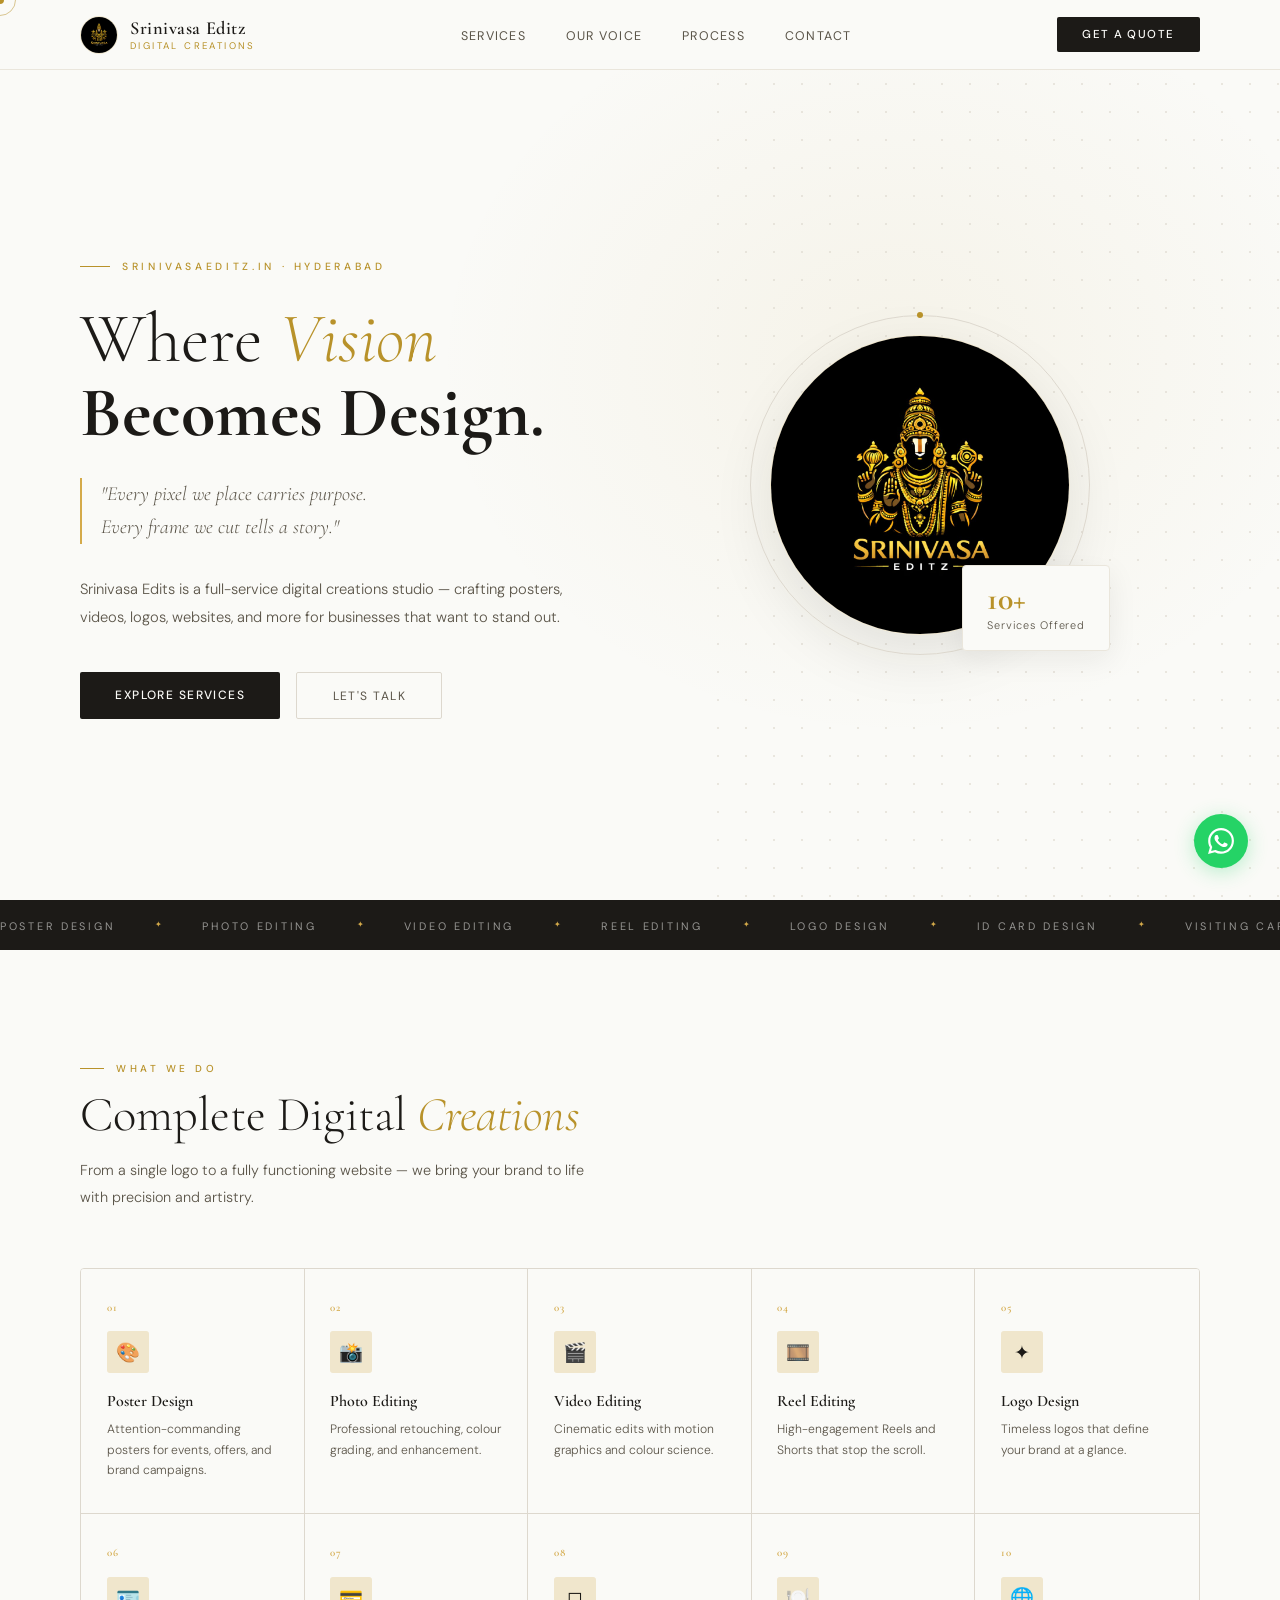
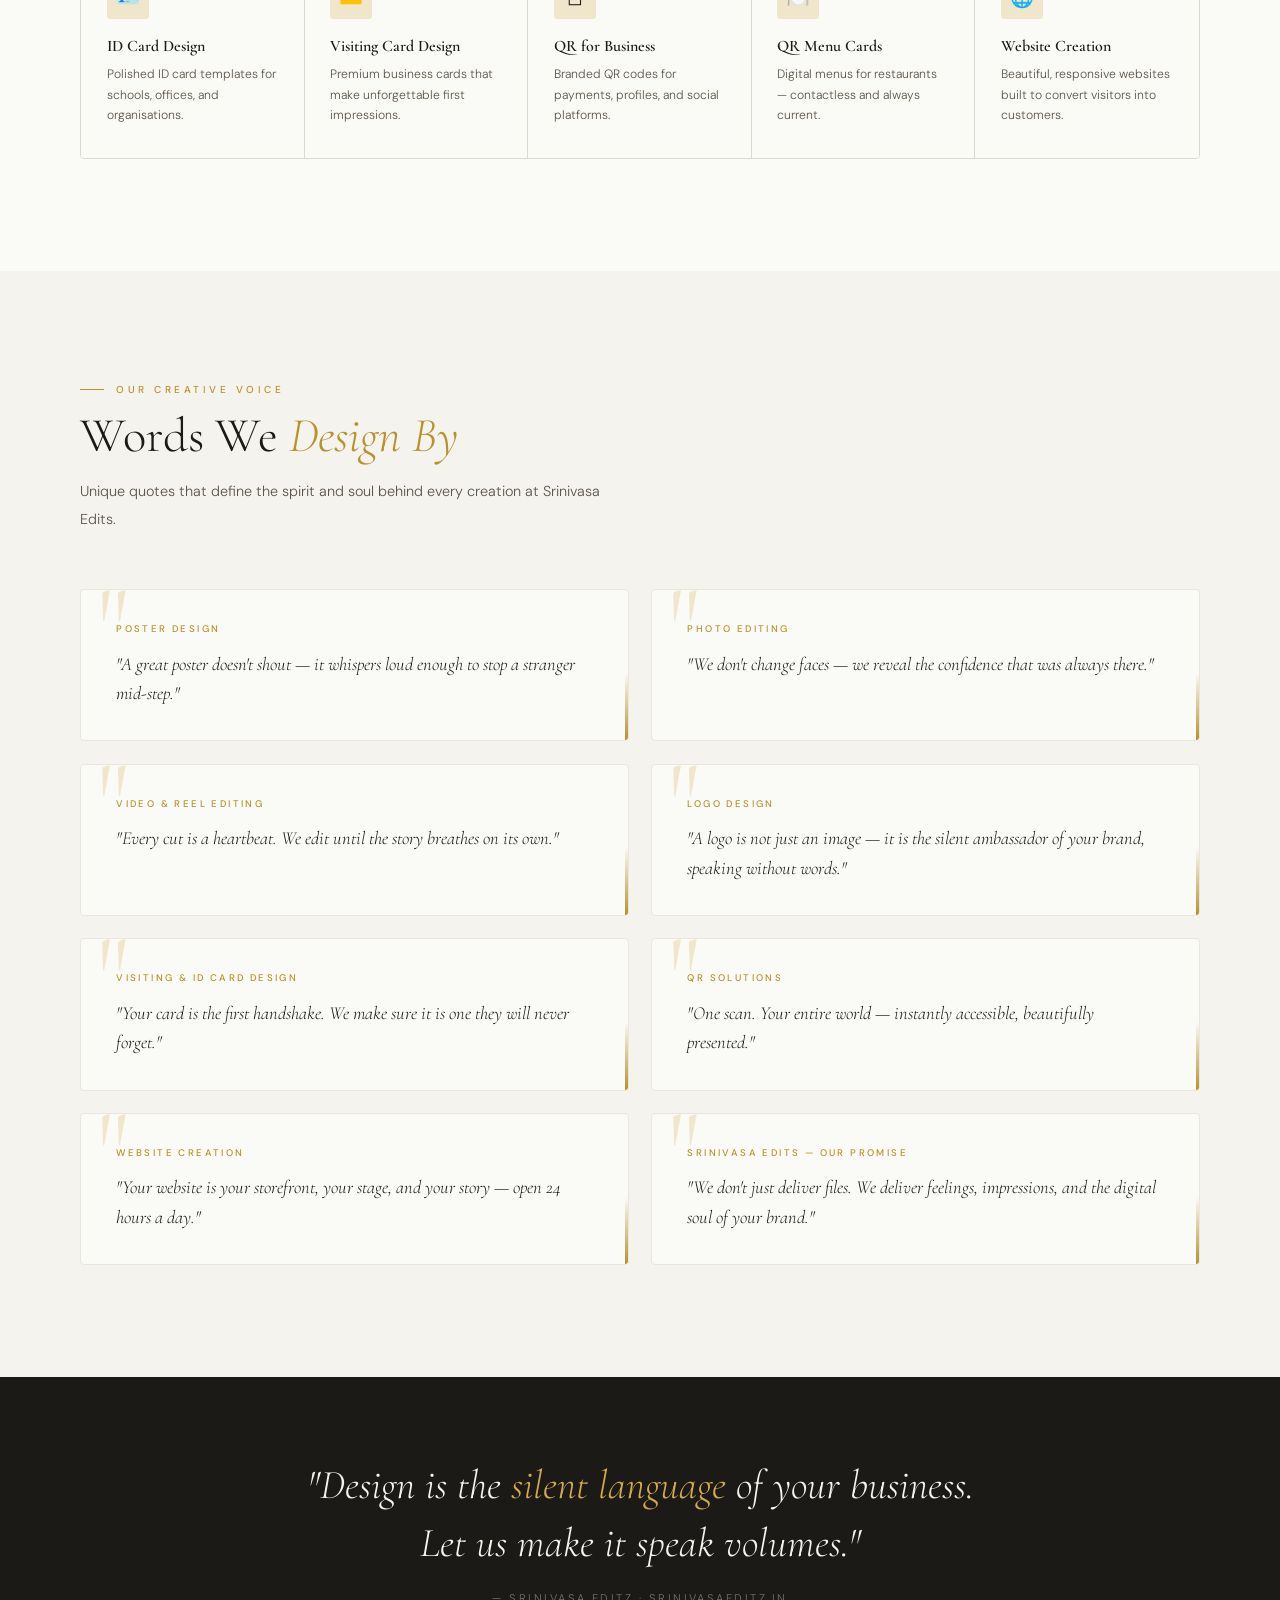
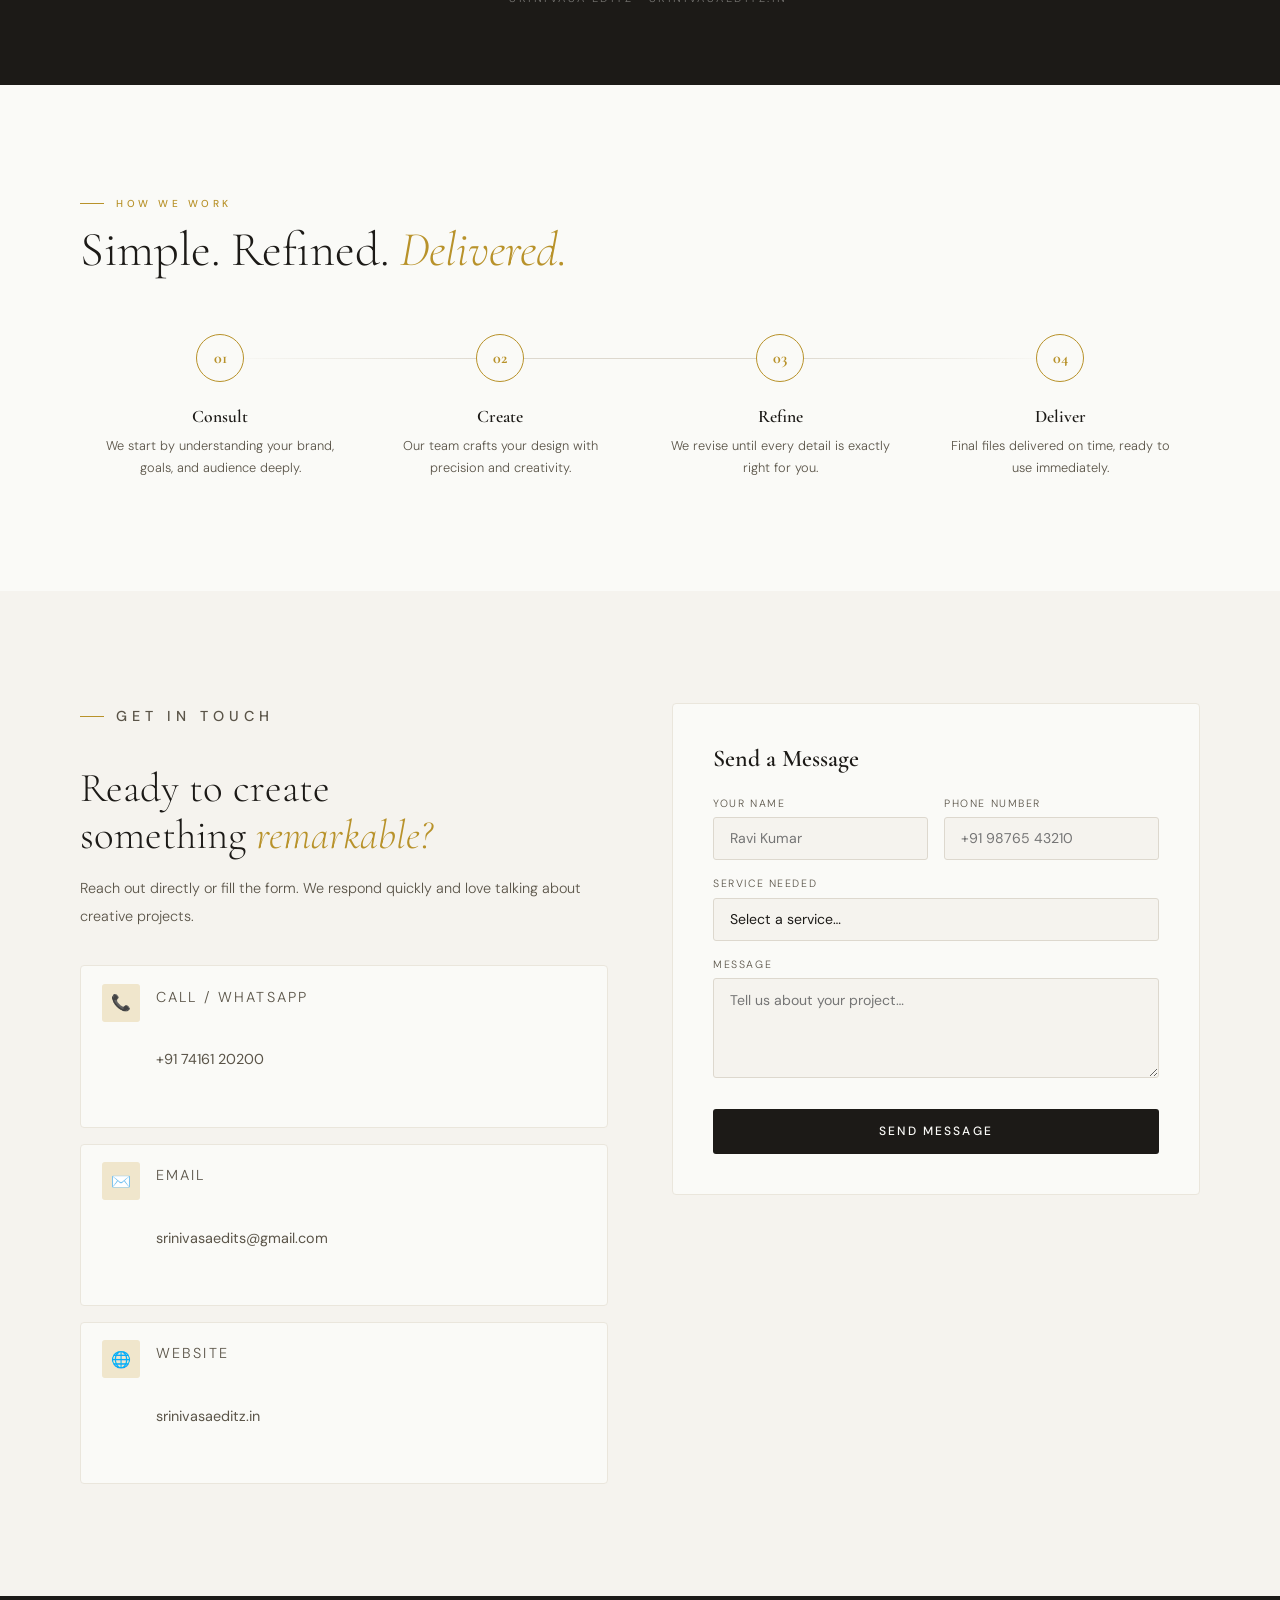
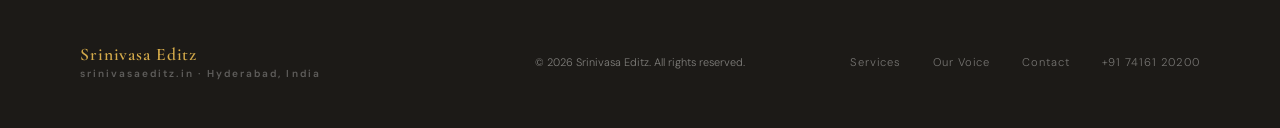
==== index.html @ 34894e9f "Add files via upload" ====
<!DOCTYPE html>
<html lang="en">
<head>
<meta charset="UTF-8">
<meta name="viewport" content="width=device-width, initial-scale=1.0">
<title>Srinivasa Editz | Digital Creations Studio</title>
<link href="https://fonts.googleapis.com/css2?family=Cormorant+Garamond:ital,wght@0,300;0,400;0,600;0,700;1,300;1,400&family=DM+Sans:wght@300;400;500&display=swap" rel="stylesheet">
<link rel="stylesheet" href="style.css">
</head>
<body>

<div class="cursor" id="cursor"></div>
<div class="cursor-ring" id="cursor-ring"></div>

<nav>
  <a class="nav-brand" href="#">
    <img class="nav-brand-logo" src="logo.jpeg" alt="Srinivasa Editz Logo" onerror="this.style.display='none'">
    <div>
      <span class="nav-brand-name">Srinivasa Editz</span>
      <span class="nav-brand-sub">Digital Creations</span>
    </div>
  </a>
  <ul class="nav-links">
    <li><a href="#services">Services</a></li>
    <li><a href="#creations">Our Voice</a></li>
    <li><a href="#process">Process</a></li>
    <li><a href="#contact">Contact</a></li>
  </ul>
  <a class="nav-cta" href="#contact">Get a Quote</a>
</nav>

<section class="hero">
  <div class="hero-bg"></div>
  <div class="hero-dots"></div>
  <div class="hero-left">
    <span class="hero-eyebrow">srinivasaeditz.in · Hyderabad</span>
    <h1 class="hero-h1">
      Where <em>Vision</em><br>
      <strong>Becomes Design.</strong>
    </h1>
    <p class="hero-quote">"Every pixel we place carries purpose.<br>Every frame we cut tells a story."</p>
    <p class="hero-desc">Srinivasa Edits is a full-service digital creations studio — crafting posters, videos, logos, websites, and more for businesses that want to stand out.</p>
    <div class="hero-btns">
      <a class="btn-primary" href="#services">Explore Services</a>
      <a class="btn-outline" href="#contact">Let's Talk</a>
    </div>
  </div>
  <div class="hero-right">
    <div class="hero-logo-wrap">
      <div class="hero-logo-ring"></div>
      <img class="hero-logo-img" src="logo.jpeg" alt="Srinivasa Edits" onerror="this.style.background='#EDE9E0'">
      <div class="hero-badge">
        <div class="hero-badge-num">10+</div>
        <div class="hero-badge-label">Services Offered</div>
      </div>
    </div>
  </div>
</section>

<div class="marquee-wrap">
  <div class="marquee-track">
    <span class="marquee-item">Poster Design</span><span class="marquee-dot">✦</span>
    <span class="marquee-item">Photo Editing</span><span class="marquee-dot">✦</span>
    <span class="marquee-item">Video Editing</span><span class="marquee-dot">✦</span>
    <span class="marquee-item">Reel Editing</span><span class="marquee-dot">✦</span>
    <span class="marquee-item">Logo Design</span><span class="marquee-dot">✦</span>
    <span class="marquee-item">ID Card Design</span><span class="marquee-dot">✦</span>
    <span class="marquee-item">Visiting Card</span><span class="marquee-dot">✦</span>
    <span class="marquee-item">QR Generation</span><span class="marquee-dot">✦</span>
    <span class="marquee-item">QR Menu Cards</span><span class="marquee-dot">✦</span>
    <span class="marquee-item">Website Creation</span><span class="marquee-dot">✦</span>
    <span class="marquee-item">Poster Design</span><span class="marquee-dot">✦</span>
    <span class="marquee-item">Photo Editing</span><span class="marquee-dot">✦</span>
    <span class="marquee-item">Video Editing</span><span class="marquee-dot">✦</span>
    <span class="marquee-item">Reel Editing</span><span class="marquee-dot">✦</span>
    <span class="marquee-item">Logo Design</span><span class="marquee-dot">✦</span>
    <span class="marquee-item">ID Card Design</span><span class="marquee-dot">✦</span>
    <span class="marquee-item">Visiting Card</span><span class="marquee-dot">✦</span>
    <span class="marquee-item">QR Generation</span><span class="marquee-dot">✦</span>
    <span class="marquee-item">QR Menu Cards</span><span class="marquee-dot">✦</span>
    <span class="marquee-item">Website Creation</span><span class="marquee-dot">✦</span>
  </div>
</div>

<section id="services">
  <div class="section-header reveal">
    <p class="section-label">What We Do</p>
    <h2 class="section-title">Complete Digital <em>Creations</em></h2>
    <p class="section-desc">From a single logo to a fully functioning website — we bring your brand to life with precision and artistry.</p>
  </div>
  <div class="services-grid reveal">
    <div class="service-card">
      <p class="service-num">01</p>
      <div class="service-icon-box">🎨</div>
      <p class="service-name">Poster Design</p>
      <p class="service-desc">Attention-commanding posters for events, offers, and brand campaigns.</p>
    </div>
    <div class="service-card">
      <p class="service-num">02</p>
      <div class="service-icon-box">📸</div>
      <p class="service-name">Photo Editing</p>
      <p class="service-desc">Professional retouching, colour grading, and enhancement.</p>
    </div>
    <div class="service-card">
      <p class="service-num">03</p>
      <div class="service-icon-box">🎬</div>
      <p class="service-name">Video Editing</p>
      <p class="service-desc">Cinematic edits with motion graphics and colour science.</p>
    </div>
    <div class="service-card">
      <p class="service-num">04</p>
      <div class="service-icon-box">🎞️</div>
      <p class="service-name">Reel Editing</p>
      <p class="service-desc">High-engagement Reels and Shorts that stop the scroll.</p>
    </div>
    <div class="service-card">
      <p class="service-num">05</p>
      <div class="service-icon-box">✦</div>
      <p class="service-name">Logo Design</p>
      <p class="service-desc">Timeless logos that define your brand at a glance.</p>
    </div>
    <div class="service-card">
      <p class="service-num">06</p>
      <div class="service-icon-box">🪪</div>
      <p class="service-name">ID Card Design</p>
      <p class="service-desc">Polished ID card templates for schools, offices, and organisations.</p>
    </div>
    <div class="service-card">
      <p class="service-num">07</p>
      <div class="service-icon-box">💳</div>
      <p class="service-name">Visiting Card Design</p>
      <p class="service-desc">Premium business cards that make unforgettable first impressions.</p>
    </div>
    <div class="service-card">
      <p class="service-num">08</p>
      <div class="service-icon-box">◻</div>
      <p class="service-name">QR for Business</p>
      <p class="service-desc">Branded QR codes for payments, profiles, and social platforms.</p>
    </div>
    <div class="service-card">
      <p class="service-num">09</p>
      <div class="service-icon-box">🍽️</div>
      <p class="service-name">QR Menu Cards</p>
      <p class="service-desc">Digital menus for restaurants — contactless and always current.</p>
    </div>
    <div class="service-card">
      <p class="service-num">10</p>
      <div class="service-icon-box">🌐</div>
      <p class="service-name">Website Creation</p>
      <p class="service-desc">Beautiful, responsive websites built to convert visitors into customers.</p>
    </div>
  </div>
</section>

<section id="creations" style="background: var(--warm-white);">
  <div class="section-header reveal">
    <p class="section-label">Our Creative Voice</p>
    <h2 class="section-title">Words We <em>Design By</em></h2>
    <p class="section-desc">Unique quotes that define the spirit and soul behind every creation at Srinivasa Edits.</p>
  </div>
  <div class="quotes-grid">
    <div class="quote-card reveal">
      <p class="quote-card-service">Poster Design</p>
      <p class="quote-card-text">"A great poster doesn't shout — it whispers loud enough to stop a stranger mid-step."</p>
      <div class="quote-card-accent"></div>
    </div>
    <div class="quote-card reveal reveal-delay-1">
      <p class="quote-card-service">Photo Editing</p>
      <p class="quote-card-text">"We don't change faces — we reveal the confidence that was always there."</p>
      <div class="quote-card-accent"></div>
    </div>
    <div class="quote-card reveal reveal-delay-2">
      <p class="quote-card-service">Video & Reel Editing</p>
      <p class="quote-card-text">"Every cut is a heartbeat. We edit until the story breathes on its own."</p>
      <div class="quote-card-accent"></div>
    </div>
    <div class="quote-card reveal reveal-delay-3">
      <p class="quote-card-service">Logo Design</p>
      <p class="quote-card-text">"A logo is not just an image — it is the silent ambassador of your brand, speaking without words."</p>
      <div class="quote-card-accent"></div>
    </div>
    <div class="quote-card reveal">
      <p class="quote-card-service">Visiting & ID Card Design</p>
      <p class="quote-card-text">"Your card is the first handshake. We make sure it is one they will never forget."</p>
      <div class="quote-card-accent"></div>
    </div>
    <div class="quote-card reveal reveal-delay-1">
      <p class="quote-card-service">QR Solutions</p>
      <p class="quote-card-text">"One scan. Your entire world — instantly accessible, beautifully presented."</p>
      <div class="quote-card-accent"></div>
    </div>
    <div class="quote-card reveal reveal-delay-2">
      <p class="quote-card-service">Website Creation</p>
      <p class="quote-card-text">"Your website is your storefront, your stage, and your story — open 24 hours a day."</p>
      <div class="quote-card-accent"></div>
    </div>
    <div class="quote-card reveal reveal-delay-3">
      <p class="quote-card-service">Srinivasa Edits — Our Promise</p>
      <p class="quote-card-text">"We don't just deliver files. We deliver feelings, impressions, and the digital soul of your brand."</p>
      <div class="quote-card-accent"></div>
    </div>
  </div>
</section>

<div class="quote-banner reveal">
  <p class="quote-banner-text">"Design is the <span>silent language</span> of your business.<br>Let us make it speak volumes."</p>
  <p class="quote-banner-attr">— Srinivasa Editz · srinivasaeditz.in</p>
</div>

<section id="process">
  <div class="section-header reveal">
    <p class="section-label">How We Work</p>
    <h2 class="section-title">Simple. Refined. <em>Delivered.</em></h2>
  </div>
  <div class="process-steps reveal">
    <div class="process-step">
      <div class="step-dot">01</div>
      <p class="step-title">Consult</p>
      <p class="step-desc">We start by understanding your brand, goals, and audience deeply.</p>
    </div>
    <div class="process-step">
      <div class="step-dot">02</div>
      <p class="step-title">Create</p>
      <p class="step-desc">Our team crafts your design with precision and creativity.</p>
    </div>
    <div class="process-step">
      <div class="step-dot">03</div>
      <p class="step-title">Refine</p>
      <p class="step-desc">We revise until every detail is exactly right for you.</p>
    </div>
    <div class="process-step">
      <div class="step-dot">04</div>
      <p class="step-title">Deliver</p>
      <p class="step-desc">Final files delivered on time, ready to use immediately.</p>
    </div>
  </div>
</section>

<section id="contact">
  <div class="contact-grid">
    <div class="contact-left reveal">
      <p class="section-label">Get In Touch</p>
      <h2>Ready to create<br>something <em>remarkable?</em></h2>
      <p>Reach out directly or fill the form. We respond quickly and love talking about creative projects.</p>
      <div class="contact-items">
        <a class="contact-item" href="tel:+917416120200">
          <div class="contact-item-icon">📞</div>
          <div>
            <p class="contact-item-label">Call / WhatsApp</p>
            <p class="contact-item-val">+91 74161 20200</p>
          </div>
        </a>
        <a class="contact-item" href="mailto:srinivasaedits@gmail.com">
          <div class="contact-item-icon">✉️</div>
          <div>
            <p class="contact-item-label">Email</p>
            <p class="contact-item-val">srinivasaedits@gmail.com</p>
          </div>
        </a>
        <a class="contact-item" href="#">
          <div class="contact-item-icon">🌐</div>
          <div>
            <p class="contact-item-label">Website</p>
            <p class="contact-item-val">srinivasaeditz.in</p>
          </div>
        </a>
      </div>
    </div>
    <div class="contact-right reveal reveal-delay-1">
      <h3>Send a Message</h3>
      <form id="form">
        <!-- Hidden fields for Web3Forms -->
        <input type="hidden" name="access_key" value="932d1c37-3242-4218-8964-0911e342487c">
        <input type="hidden" name="subject" value="New Message from Srinivasa Editz">
        <input type="hidden" name="from_name" value="Srinivasa Editz Website">

        <div class="form-row">
          <div class="form-group">
            <label>Your Name</label>
            <input type="text" name="name" required placeholder="Ravi Kumar">
          </div>

          <div class="form-group">
            <label>Phone Number</label>
            <input type="tel" name="phone" required placeholder="+91 98765 43210">
          </div>
        </div>

        <div class="form-group">
          <label>Service Needed</label>
          <select name="service" required>
            <option value="">Select a service…</option>
            <option>Poster Design</option>
            <option>Photo Editing</option>
            <option>Video Editing</option>
            <option>Reel Editing</option>
            <option>Logo Design</option>
            <option>ID Card Design</option>
            <option>Visiting Card Design</option>
            <option>QR for Business</option>
            <option>QR Menu Card</option>
            <option>Website Creation</option>
          </select>
        </div>

        <div class="form-group">
          <label>Message</label>
          <textarea name="message" required placeholder="Tell us about your project…"></textarea>
        </div>

        <button type="submit" class="form-submit">Send Message</button>
      </form>
    </div>
  </div>
</section>

<footer>
  <div class="footer-brand">
    Srinivasa Editz
    <small>srinivasaeditz.in · Hyderabad, India</small>
  </div>
  <p class="footer-copy">&copy; 2026 Srinivasa Editz. All rights reserved.</p>
  <div class="footer-links">
    <a href="#services">Services</a>
    <a href="#creations">Our Voice</a>
    <a href="#contact">Contact</a>
    <a href="tel:+917416120200">+91 74161 20200</a>
  </div>
</footer>

<a class="wa-float" href="https://wa.me/917416120200?text=Hi%20Srinivasa%20Edits%2C%20I%27d%20like%20to%20discuss%20a%20project!" target="_blank" title="Chat on WhatsApp">
  <svg viewBox="0 0 24 24"><path d="M17.472 14.382c-.297-.149-1.758-.867-2.03-.967-.273-.099-.471-.148-.67.15-.197.297-.767.966-.94 1.164-.173.199-.347.223-.644.075-.297-.15-1.255-.463-2.39-1.475-.883-.788-1.48-1.761-1.653-2.059-.173-.297-.018-.458.13-.606.134-.133.298-.347.446-.52.149-.174.198-.298.298-.497.099-.198.05-.371-.025-.52-.075-.149-.669-1.612-.916-2.207-.242-.579-.487-.5-.669-.51-.173-.008-.371-.01-.57-.01-.198 0-.52.074-.792.372-.272.297-1.04 1.016-1.04 2.479 0 1.462 1.065 2.875 1.213 3.074.149.198 2.096 3.2 5.077 4.487.709.306 1.262.489 1.694.625.712.227 1.36.195 1.871.118.571-.085 1.758-.719 2.006-1.413.248-.694.248-1.289.173-1.413-.074-.124-.272-.198-.57-.347m-5.421 7.403h-.004a9.87 9.87 0 01-5.031-1.378l-.361-.214-3.741.982.998-3.648-.235-.374a9.86 9.86 0 01-1.51-5.26c.001-5.45 4.436-9.884 9.888-9.884 2.64 0 5.122 1.03 6.988 2.898a9.825 9.825 0 012.893 6.994c-.003 5.45-4.437 9.884-9.885 9.884m8.413-18.297A11.815 11.815 0 0012.05 0C5.495 0 .16 5.335.157 11.892c0 2.096.547 4.142 1.588 5.945L.057 24l6.305-1.654a11.882 11.882 0 005.683 1.448h.005c6.554 0 11.89-5.335 11.893-11.893a11.821 11.821 0 00-3.48-8.413z"/></svg>
</a>

<script src="script.js"></script>
</body>
</html>
---- style.css ----
:root {
    --cream: #FAFAF7;
    --warm-white: #F5F3EE;
    --paper: #EDE9E0;
    --gold: #B8922A;
    --gold-light: #D4AA4A;
    --gold-pale: #F0E6CC;
    --ink: #1C1A17;
    --ink-muted: #5A5448;
    --ink-light: #8A8278;
    --accent: #C4763A;
    --border: #DDD8CE;
    --border-light: #EAE6DC;
  }
  *, *::before, *::after { box-sizing: border-box; margin: 0; padding: 0; }
  html { scroll-behavior: smooth; }
  body {
    background: var(--cream);
    color: var(--ink);
    font-family: 'DM Sans', sans-serif;
    font-weight: 300;
    overflow-x: hidden;
    cursor: none;
  }
  .cursor {
    position: fixed;
    width: 8px; height: 8px;
    background: var(--gold);
    border-radius: 50%;
    pointer-events: none;
    z-index: 10000;
    transform: translate(-50%, -50%);
  }
  .cursor-ring {
    position: fixed;
    width: 32px; height: 32px;
    border: 1px solid var(--gold);
    border-radius: 50%;
    pointer-events: none;
    z-index: 9999;
    transform: translate(-50%, -50%);
    opacity: 0.5;
    transition: width 0.3s, height 0.3s, opacity 0.3s;
  }

  /* NAV */
  nav {
    position: fixed; top: 0; left: 0; right: 0; z-index: 500;
    background: rgba(250,250,247,0.94);
    backdrop-filter: blur(12px);
    border-bottom: 1px solid var(--border-light);
    display: flex; align-items: center; justify-content: space-between;
    padding: 0 5rem; height: 70px;
  }
  .nav-brand { display: flex; align-items: center; gap: 0.75rem; text-decoration: none; }
  .nav-brand-logo { width: 38px; height: 38px; border-radius: 50%; object-fit: cover; border: 1.5px solid var(--gold-pale); }
  .nav-brand-name { font-family: 'Cormorant Garamond', serif; font-size: 1.15rem; font-weight: 600; color: var(--ink); letter-spacing: 0.03em; display: block; line-height: 1.2; }
  .nav-brand-sub { font-size: 0.6rem; letter-spacing: 0.25em; text-transform: uppercase; color: var(--gold); font-weight: 400; display: block; }
  .nav-links { display: flex; gap: 2.5rem; list-style: none; }
  .nav-links a { font-size: 0.78rem; letter-spacing: 0.1em; text-transform: uppercase; color: var(--ink-muted); text-decoration: none; font-weight: 400; transition: color 0.25s; }
  .nav-links a:hover { color: var(--ink); }
  .nav-cta { font-size: 0.72rem; letter-spacing: 0.12em; text-transform: uppercase; color: var(--cream); background: var(--ink); padding: 0.65rem 1.6rem; text-decoration: none; font-weight: 500; transition: background 0.3s; border-radius: 2px; }
  .nav-cta:hover { background: var(--gold); }

  /* HERO */
  .hero {
    min-height: 100vh;
    display: grid; grid-template-columns: 1fr 1fr;
    align-items: center;
    padding: 70px 5rem 0;
    position: relative; overflow: hidden;
  }
  .hero-bg { position: absolute; inset: 0; background: radial-gradient(ellipse 60% 70% at 70% 40%, rgba(184,146,42,0.07) 0%, transparent 60%); pointer-events: none; }
  .hero-dots {
    position: absolute; right: 0; top: 70px; width: 45%; height: 100%;
    background-image: radial-gradient(circle, var(--border) 1px, transparent 1px);
    background-size: 28px 28px; opacity: 0.6; pointer-events: none;
  }
  .hero-left { position: relative; z-index: 2; padding-right: 4rem; }
  .hero-eyebrow {
    display: inline-flex; align-items: center; gap: 0.75rem;
    font-size: 0.65rem; letter-spacing: 0.35em; text-transform: uppercase;
    color: var(--gold); font-weight: 500; margin-bottom: 1.8rem;
    animation: fadeUp 0.7s ease both;
  }
  .hero-eyebrow::before { content: ''; width: 30px; height: 1px; background: var(--gold); }
  .hero-h1 { font-family: 'Cormorant Garamond', serif; font-size: clamp(3.2rem, 5.5vw, 5.2rem); font-weight: 300; line-height: 1.05; color: var(--ink); animation: fadeUp 0.7s 0.1s ease both; }
  .hero-h1 em { font-style: italic; color: var(--gold); }
  .hero-h1 strong { font-weight: 700; display: block; }
  .hero-quote {
    font-family: 'Cormorant Garamond', serif; font-size: 1.25rem; font-style: italic;
    color: var(--ink-muted); line-height: 1.65; margin: 1.8rem 0 2rem;
    padding-left: 1.2rem; border-left: 2px solid var(--gold-light);
    animation: fadeUp 0.7s 0.2s ease both;
  }
  .hero-desc { font-size: 0.92rem; color: var(--ink-muted); line-height: 1.9; margin-bottom: 2.5rem; animation: fadeUp 0.7s 0.3s ease both; }
  .hero-btns { display: flex; gap: 1rem; animation: fadeUp 0.7s 0.4s ease both; }
  .btn-primary { background: var(--ink); color: var(--cream); padding: 0.9rem 2.2rem; font-size: 0.75rem; letter-spacing: 0.12em; text-transform: uppercase; font-weight: 500; text-decoration: none; border-radius: 2px; transition: background 0.3s; font-family: 'DM Sans', sans-serif; }
  .btn-primary:hover { background: var(--gold); }
  .btn-outline { border: 1px solid var(--border); color: var(--ink-muted); padding: 0.9rem 2.2rem; font-size: 0.75rem; letter-spacing: 0.12em; text-transform: uppercase; font-weight: 400; text-decoration: none; border-radius: 2px; transition: all 0.3s; font-family: 'DM Sans', sans-serif; }
  .btn-outline:hover { border-color: var(--gold); color: var(--gold); }
  .hero-right { position: relative; z-index: 2; display: flex; align-items: center; justify-content: center; animation: fadeUp 0.9s 0.3s ease both; }
  .hero-logo-wrap { position: relative; width: 300px; height: 300px; }
  .hero-logo-ring { position: absolute; inset: -20px; border: 1px solid var(--border); border-radius: 50%; animation: spinRing 20s linear infinite; }
  .hero-logo-ring::before { content: ''; position: absolute; top: -4px; left: 50%; transform: translateX(-50%); width: 6px; height: 6px; background: var(--gold); border-radius: 50%; }
  @keyframes spinRing { from { transform: rotate(0deg); } to { transform: rotate(360deg); } }
  .hero-logo-img { width: 100%; height: 100%; border-radius: 50%; object-fit: cover; border: 1.5px solid var(--gold-pale); box-shadow: 0 20px 60px rgba(28,26,23,0.1); }
  .hero-badge { position: absolute; bottom: -1rem; right: -2.5rem; background: var(--cream); border: 1px solid var(--border-light); padding: 1.1rem 1.5rem; border-radius: 4px; box-shadow: 0 8px 30px rgba(28,26,23,0.07); }
  .hero-badge-num { font-family: 'Cormorant Garamond', serif; font-size: 2rem; font-weight: 700; color: var(--gold); line-height: 1; }
  .hero-badge-label { font-size: 0.68rem; color: var(--ink-muted); letter-spacing: 0.08em; margin-top: 3px; }
  @keyframes fadeUp { from { opacity: 0; transform: translateY(20px); } to { opacity: 1; transform: translateY(0); } }

  /* MARQUEE */
  .marquee-wrap { background: var(--ink); padding: 0.9rem 0; overflow: hidden; white-space: nowrap; }
  .marquee-track { display: inline-flex; gap: 2.5rem; animation: marquee 22s linear infinite; }
  .marquee-item { font-size: 0.68rem; letter-spacing: 0.25em; text-transform: uppercase; color: rgba(250,250,247,0.55); font-weight: 400; }
  .marquee-dot { color: var(--gold-light); font-size: 0.5rem; }
  @keyframes marquee { from { transform: translateX(0); } to { transform: translateX(-50%); } }

  /* SECTION COMMONS */
  section { padding: 7rem 5rem; }
  .section-label { font-size: 0.63rem; letter-spacing: 0.35em; text-transform: uppercase; color: var(--gold); font-weight: 500; margin-bottom: 0.75rem; display: flex; align-items: center; gap: 0.75rem; }
  .section-label::before { content: ''; width: 24px; height: 1px; background: var(--gold); }
  .section-title { font-family: 'Cormorant Garamond', serif; font-size: clamp(2rem, 3.8vw, 3.2rem); font-weight: 300; color: var(--ink); line-height: 1.15; }
  .section-title em { font-style: italic; color: var(--gold); }
  .section-desc { font-size: 0.9rem; color: var(--ink-muted); line-height: 1.9; max-width: 520px; margin-top: 0.9rem; }
  .section-header { margin-bottom: 3.5rem; }

  /* SERVICES */
  #services { background: var(--cream); }
  .services-grid { display: grid; grid-template-columns: repeat(5, 1fr); border: 1px solid var(--border); border-radius: 4px; overflow: hidden; }
  .service-card { padding: 2rem 1.6rem; border-right: 1px solid var(--border); border-bottom: 1px solid var(--border); background: var(--cream); transition: background 0.3s; position: relative; overflow: hidden; }
  .service-card:nth-child(5n) { border-right: none; }
  .service-card:nth-last-child(-n+5) { border-bottom: none; }
  .service-card::after { content: ''; position: absolute; bottom: 0; left: 0; width: 100%; height: 2px; background: linear-gradient(to right, var(--gold), var(--accent)); transform: scaleX(0); transition: transform 0.35s; transform-origin: left; }
  .service-card:hover { background: var(--warm-white); }
  .service-card:hover::after { transform: scaleX(1); }
  .service-num { font-family: 'Cormorant Garamond', serif; font-size: 0.68rem; color: var(--gold-light); letter-spacing: 0.1em; margin-bottom: 1.1rem; font-weight: 600; }
  .service-icon-box { width: 42px; height: 42px; background: var(--gold-pale); border-radius: 3px; display: flex; align-items: center; justify-content: center; margin-bottom: 1.1rem; font-size: 1.2rem; transition: background 0.3s; }
  .service-card:hover .service-icon-box { background: var(--paper); }
  .service-name { font-family: 'Cormorant Garamond', serif; font-size: 1rem; font-weight: 600; color: var(--ink); margin-bottom: 0.45rem; line-height: 1.3; }
  .service-desc { font-size: 0.76rem; color: var(--ink-muted); line-height: 1.7; }

  /* QUOTES */
  #creations { background: var(--warm-white); }
  .quotes-grid { display: grid; grid-template-columns: 1fr 1fr; gap: 1.4rem; }
  .quote-card { background: var(--cream); border: 1px solid var(--border-light); border-radius: 4px; padding: 2rem 2.2rem; position: relative; overflow: hidden; transition: box-shadow 0.3s, transform 0.3s; }
  .quote-card:hover { box-shadow: 0 12px 40px rgba(28,26,23,0.07); transform: translateY(-3px); }
  .quote-card::before { content: '"'; font-family: 'Cormorant Garamond', serif; font-size: 7rem; color: var(--gold-pale); position: absolute; top: -1.2rem; left: 1rem; line-height: 1; pointer-events: none; }
  .quote-card-service { font-size: 0.6rem; letter-spacing: 0.25em; text-transform: uppercase; color: var(--gold); font-weight: 500; margin-bottom: 0.9rem; }
  .quote-card-text { font-family: 'Cormorant Garamond', serif; font-size: 1.15rem; font-style: italic; color: var(--ink); line-height: 1.6; position: relative; z-index: 1; }
  .quote-card-accent { position: absolute; bottom: 0; right: 0; width: 3px; height: 45%; background: linear-gradient(to top, var(--gold), transparent); }

  /* QUOTE BANNER */
  .quote-banner { background: var(--ink); padding: 5rem; text-align: center; }
  .quote-banner-text { font-family: 'Cormorant Garamond', serif; font-size: clamp(1.8rem, 3.2vw, 2.8rem); font-weight: 300; font-style: italic; color: var(--warm-white); line-height: 1.4; max-width: 800px; margin: 0 auto 1.2rem; }
  .quote-banner-text span { color: var(--gold-light); }
  .quote-banner-attr { font-size: 0.7rem; letter-spacing: 0.22em; text-transform: uppercase; color: rgba(250,250,247,0.4); }

  /* PROCESS */
  #process { background: var(--cream); }
  .process-steps { display: grid; grid-template-columns: repeat(4, 1fr); position: relative; }
  .process-steps::before { content: ''; position: absolute; top: 24px; left: 12%; right: 12%; height: 1px; background: linear-gradient(to right, transparent, var(--border), var(--border), transparent); }
  .process-step { text-align: center; padding: 0 1.5rem; position: relative; z-index: 1; }
  .step-dot { width: 48px; height: 48px; background: var(--cream); border: 1.5px solid var(--gold); border-radius: 50%; display: flex; align-items: center; justify-content: center; margin: 0 auto 1.5rem; font-family: 'Cormorant Garamond', serif; font-size: 1rem; font-weight: 700; color: var(--gold); transition: all 0.3s; }
  .process-step:hover .step-dot { background: var(--gold); color: var(--cream); }
  .step-title { font-family: 'Cormorant Garamond', serif; font-size: 1.1rem; font-weight: 600; color: var(--ink); margin-bottom: 0.5rem; }
  .step-desc { font-size: 0.8rem; color: var(--ink-muted); line-height: 1.7; }

  /* CONTACT */
  #contact { background: var(--warm-white); }
  .contact-grid { display: grid; grid-template-columns: 1fr 1fr; gap: 4rem; align-items: start; }
  .contact-left h2 { font-family: 'Cormorant Garamond', serif; font-size: clamp(1.9rem, 3.2vw, 2.8rem); font-weight: 300; line-height: 1.15; margin-bottom: 1rem; }
  .contact-left h2 em { font-style: italic; color: var(--gold); }
  .contact-left p { font-size: 0.9rem; color: var(--ink-muted); line-height: 1.9; margin-bottom: 2.2rem; }
  .contact-items { display: flex; flex-direction: column; gap: 1rem; }
  .contact-item { display: flex; align-items: flex-start; gap: 1rem; padding: 1.1rem 1.3rem; background: var(--cream); border: 1px solid var(--border-light); border-radius: 4px; text-decoration: none; transition: border-color 0.3s, box-shadow 0.3s; }
  .contact-item:hover { border-color: var(--gold); box-shadow: 0 4px 20px rgba(184,146,42,0.08); }
  .contact-item-icon { width: 38px; height: 38px; background: var(--gold-pale); border-radius: 3px; display: flex; align-items: center; justify-content: center; font-size: 1rem; flex-shrink: 0; }
  .contact-item-label { font-size: 0.62rem; letter-spacing: 0.15em; text-transform: uppercase; color: var(--ink-light); margin-bottom: 2px; }
  .contact-item-val { font-size: 0.9rem; color: var(--ink); font-weight: 400; }
  .contact-right { background: var(--cream); border: 1px solid var(--border-light); border-radius: 4px; padding: 2.5rem; }
  .contact-right h3 { font-family: 'Cormorant Garamond', serif; font-size: 1.5rem; font-weight: 600; margin-bottom: 1.5rem; color: var(--ink); }
  .form-group { margin-bottom: 1.1rem; }
  .form-group label { display: block; font-size: 0.66rem; letter-spacing: 0.15em; text-transform: uppercase; color: var(--ink-muted); margin-bottom: 0.45rem; }
  .form-group input, .form-group textarea, .form-group select { width: 100%; padding: 0.72rem 1rem; border: 1px solid var(--border); border-radius: 3px; font-family: 'DM Sans', sans-serif; font-size: 0.88rem; color: var(--ink); background: var(--warm-white); transition: border-color 0.3s; outline: none; appearance: none; }
  .form-group input:focus, .form-group textarea:focus, .form-group select:focus { border-color: var(--gold); }
  .form-group textarea { resize: vertical; min-height: 100px; }
  .form-row { display: grid; grid-template-columns: 1fr 1fr; gap: 1rem; }
  .form-submit { width: 100%; background: var(--ink); color: var(--cream); border: none; padding: 0.9rem; font-size: 0.75rem; letter-spacing: 0.18em; text-transform: uppercase; font-weight: 500; cursor: pointer; border-radius: 3px; font-family: 'DM Sans', sans-serif; transition: background 0.3s; margin-top: 0.5rem; }
  .form-submit:hover { background: var(--gold); }
  .wa-float { position: fixed; bottom: 2rem; right: 2rem; width: 54px; height: 54px; background: #25D366; border-radius: 50%; display: flex; align-items: center; justify-content: center; box-shadow: 0 4px 20px rgba(37,211,102,0.3); z-index: 400; text-decoration: none; transition: transform 0.3s; }
  .wa-float:hover { transform: scale(1.1); }
  .wa-float svg { width: 26px; height: 26px; fill: white; }

  /* FOOTER */
  footer { background: var(--ink); color: rgba(250,250,247,0.45); padding: 3rem 5rem; display: grid; grid-template-columns: 1fr auto 1fr; align-items: center; gap: 2rem; }
  .footer-brand { font-family: 'Cormorant Garamond', serif; font-size: 1.1rem; font-weight: 600; color: var(--gold-light); letter-spacing: 0.05em; }
  .footer-brand small { display: block; font-family: 'DM Sans', sans-serif; font-size: 0.63rem; letter-spacing: 0.2em; color: rgba(250,250,247,0.3); margin-top: 2px; }
  .footer-copy { font-size: 0.68rem; text-align: center; }
  .footer-links { display: flex; gap: 2rem; justify-content: flex-end; }
  .footer-links a { font-size: 0.7rem; color: rgba(250,250,247,0.4); text-decoration: none; letter-spacing: 0.08em; transition: color 0.3s; }
  .footer-links a:hover { color: var(--gold-light); }

  /* REVEAL */
  .reveal { opacity: 0; transform: translateY(22px); transition: opacity 0.7s ease, transform 0.7s ease; }
  .reveal.visible { opacity: 1; transform: none; }
  .reveal-delay-1 { transition-delay: 0.1s; }
  .reveal-delay-2 { transition-delay: 0.2s; }
  .reveal-delay-3 { transition-delay: 0.3s; }

  @media (max-width: 1024px) {
    nav { padding: 0 1.5rem; }
    .nav-links { display: none; }
    section { padding: 4rem 1.5rem; }
    .hero { grid-template-columns: 1fr; padding: 90px 1.5rem 4rem; text-align: center; }
    .hero-right { display: none; }
    .hero-left { padding-right: 0; }
    .hero-eyebrow { justify-content: center; }
    .hero-btns { justify-content: center; flex-wrap: wrap; }
    .services-grid { grid-template-columns: repeat(2, 1fr); }
    .service-card:nth-child(5n) { border-right: 1px solid var(--border); }
    .service-card:nth-child(2n) { border-right: none; }
    .service-card:nth-last-child(-n+5) { border-bottom: 1px solid var(--border); }
    .service-card:nth-last-child(-n+2) { border-bottom: none; }
    .quotes-grid { grid-template-columns: 1fr; }
    .process-steps { grid-template-columns: 1fr 1fr; gap: 2.5rem; }
    .process-steps::before { display: none; }
    .contact-grid { grid-template-columns: 1fr; }
    footer { grid-template-columns: 1fr; text-align: center; padding: 2rem 1.5rem; }
    .footer-links { justify-content: center; }
    .quote-banner { padding: 3rem 1.5rem; }
  }
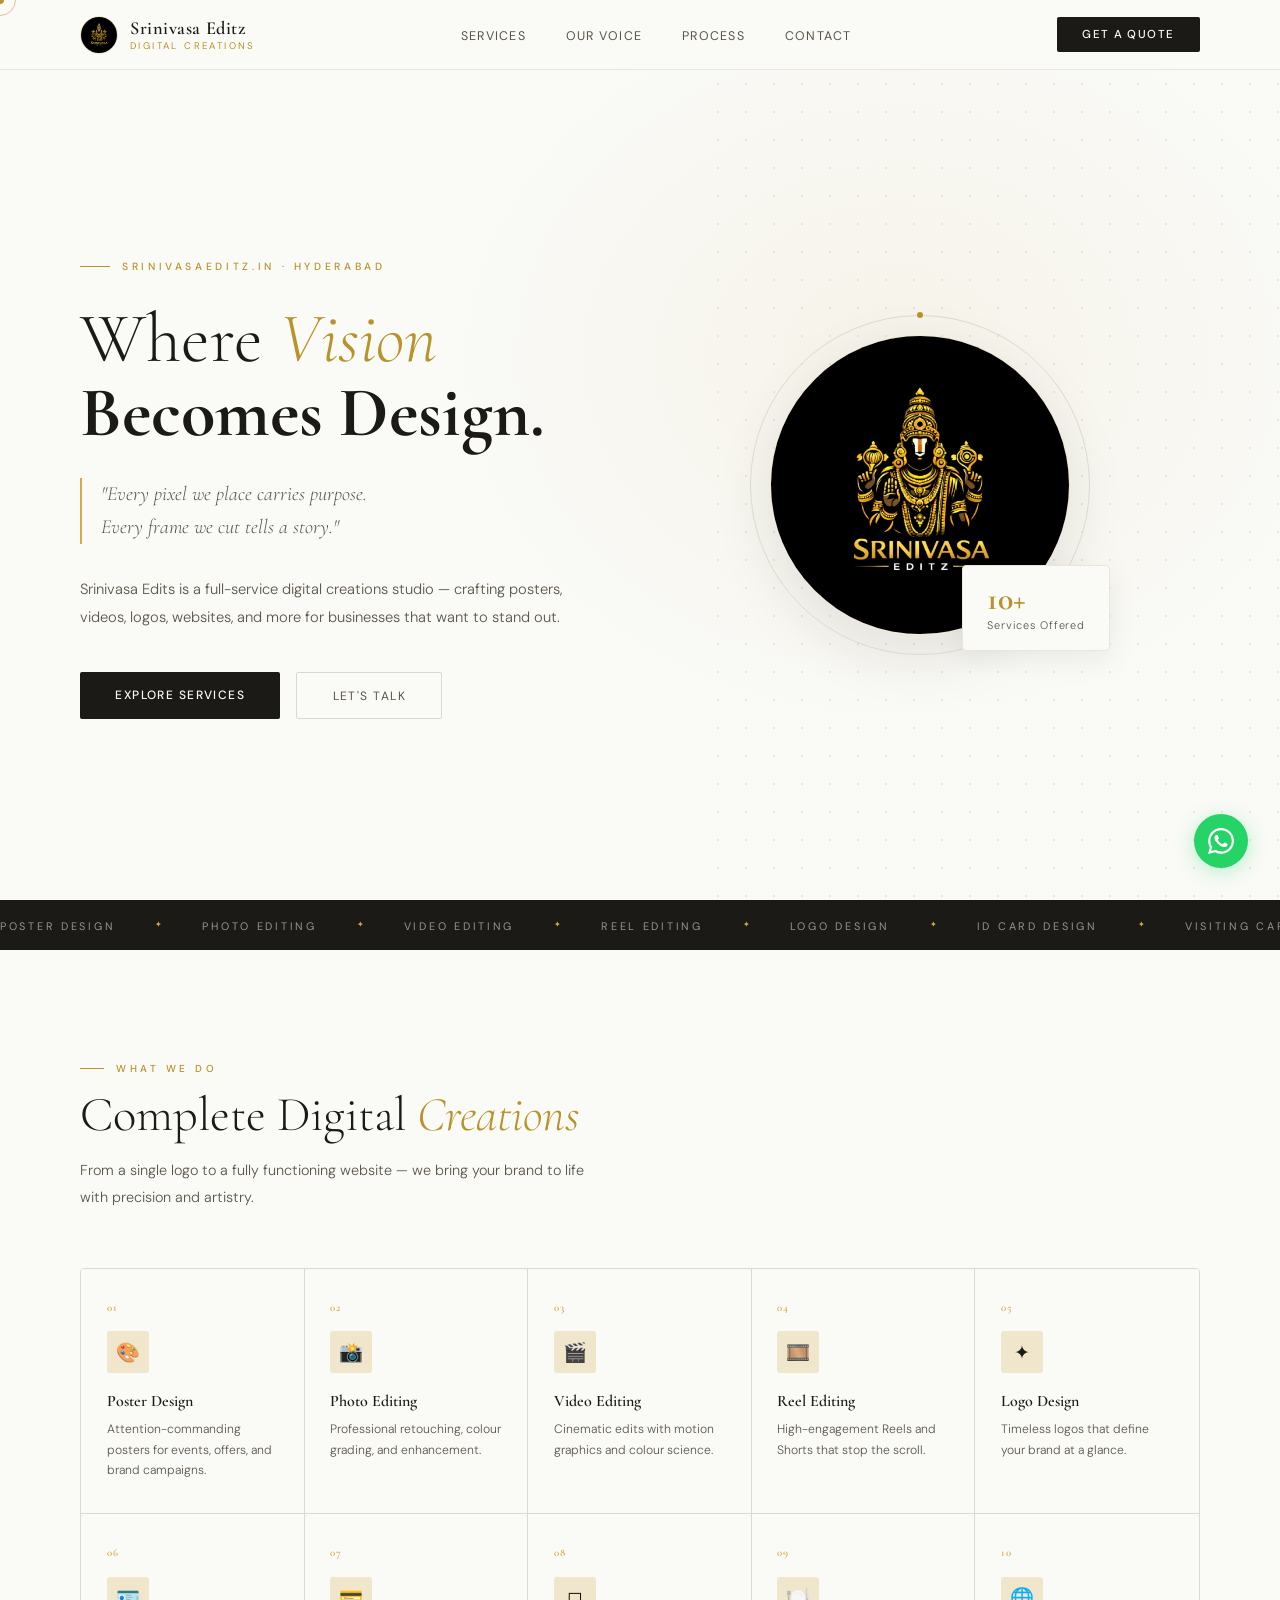
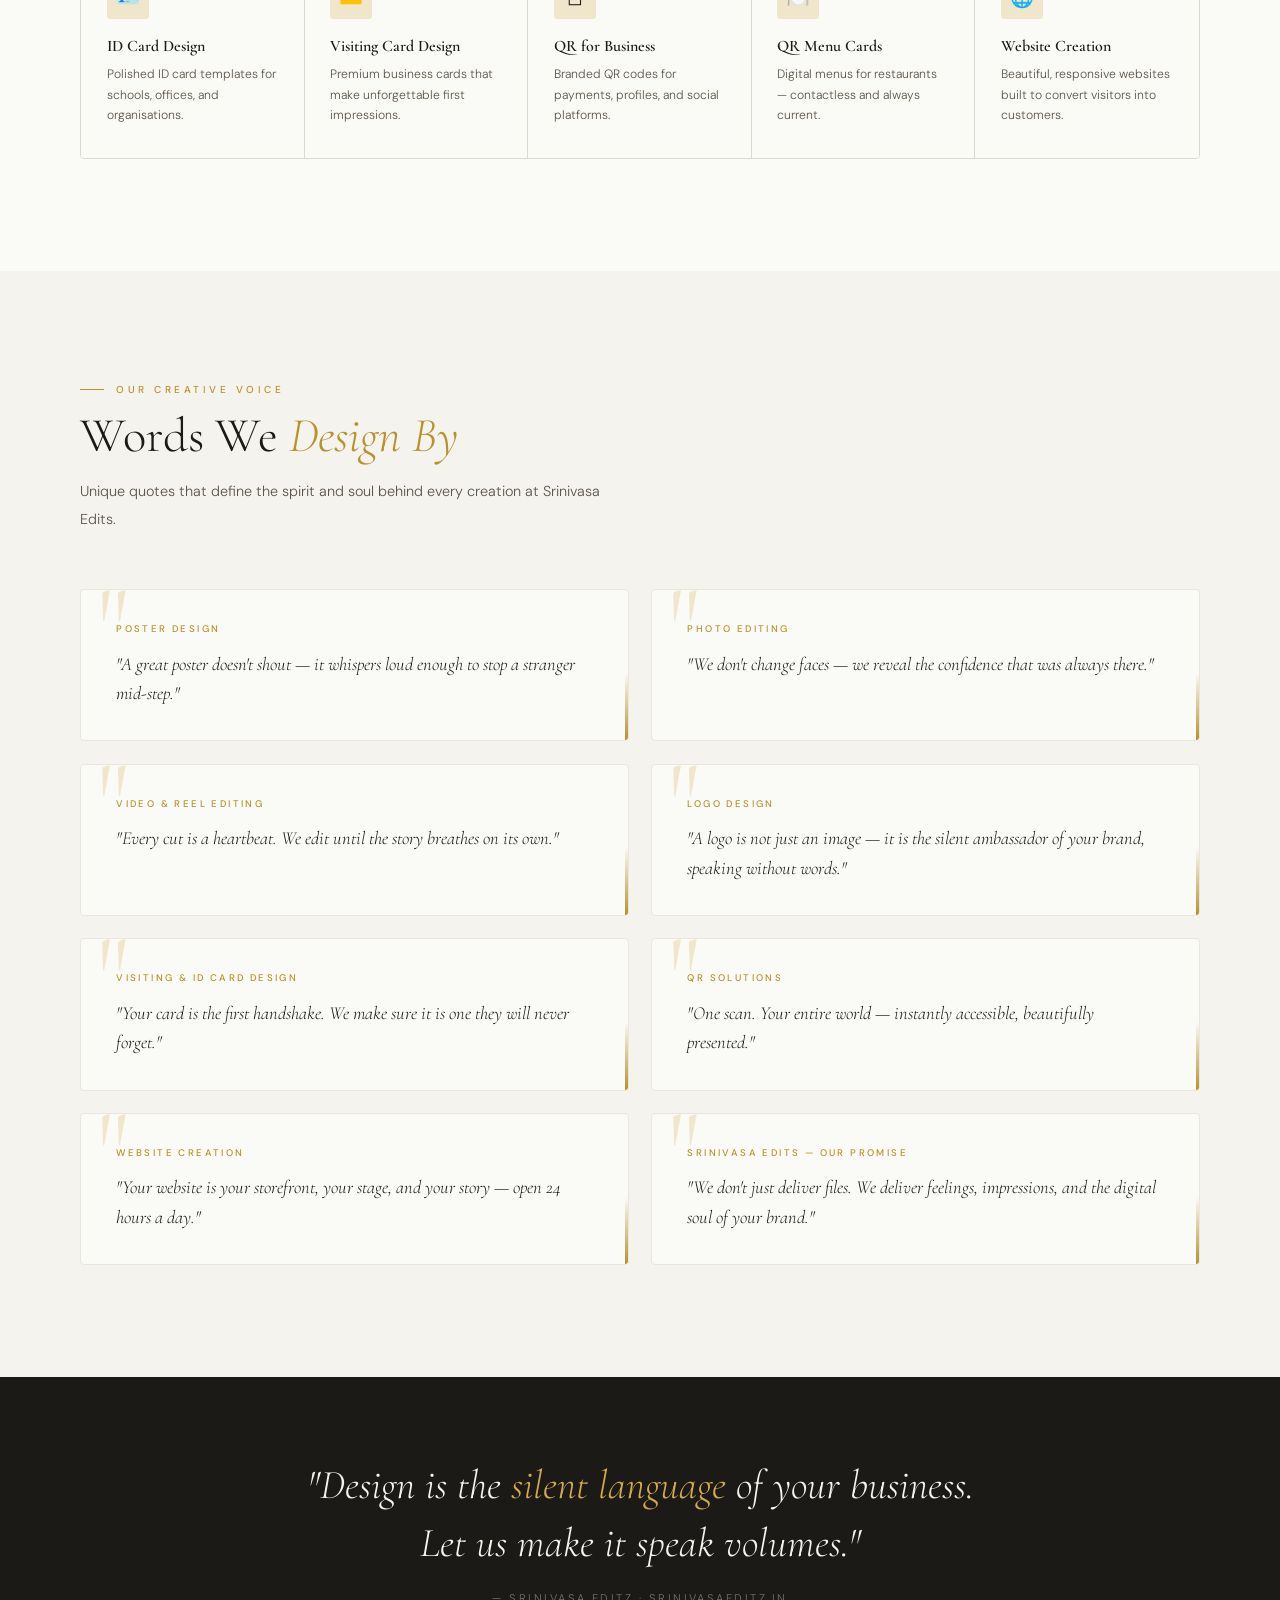
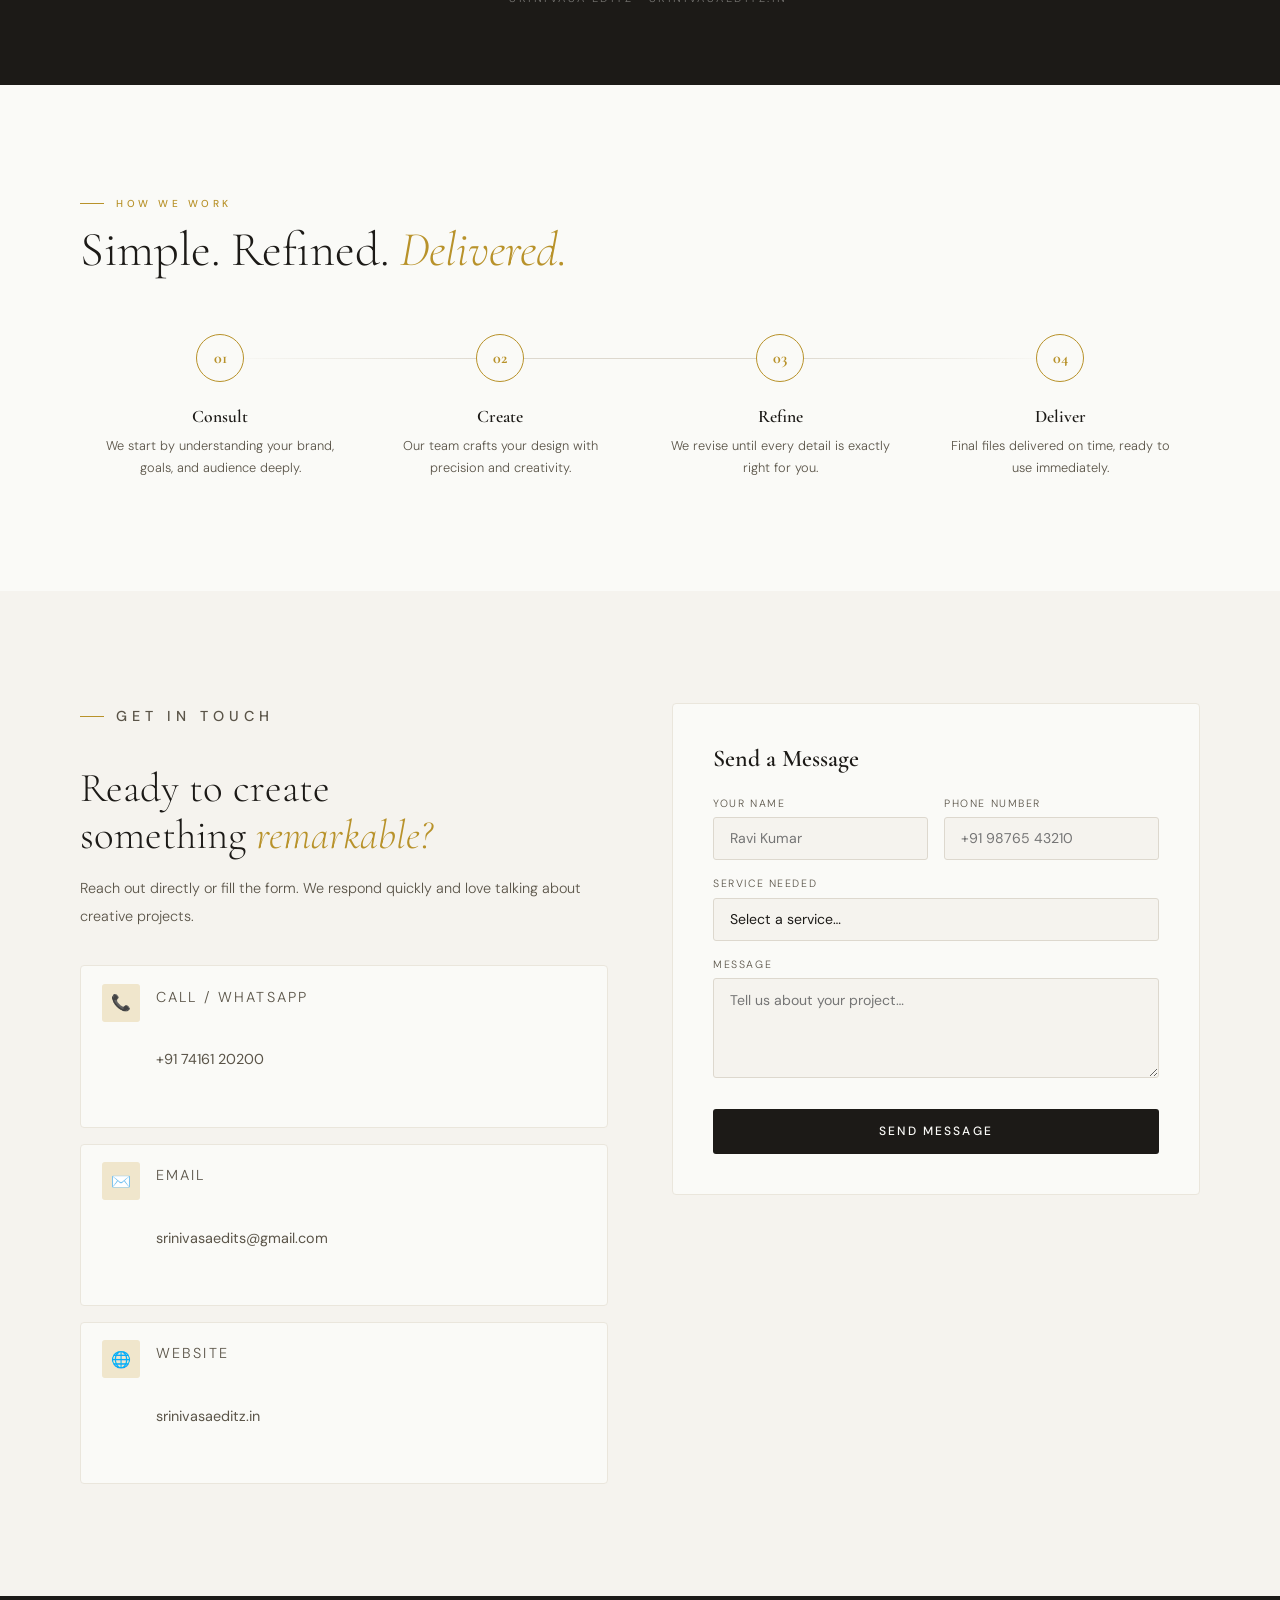
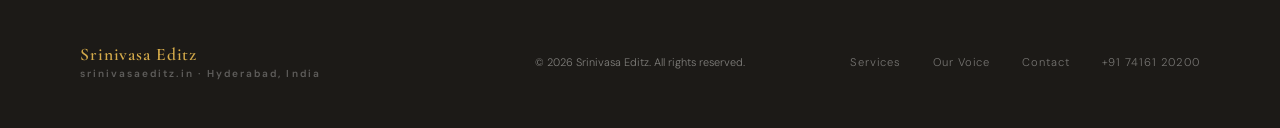
==== commit e55db3e4: "add" ====
--- a/index.html
+++ b/index.html
@@ -89,12 +89,14 @@
     <p class="section-desc">From a single logo to a fully functioning website — we bring your brand to life with precision and artistry.</p>
   </div>
   <div class="services-grid reveal">
-    <div class="service-card">
-      <p class="service-num">01</p>
-      <div class="service-icon-box">🎨</div>
-      <p class="service-name">Poster Design</p>
-      <p class="service-desc">Attention-commanding posters for events, offers, and brand campaigns.</p>
-    </div>
+   <a href="poster.html" class="service-card">
+    <p class="service-num">01</p>
+    <div class="service-icon-box">🎨</div>
+    <p class="service-name">Poster Design</p>
+    <p class="service-desc">
+        Attention-commanding posters for events, offers, and brand campaigns.
+    </p>
+    </a>
     <div class="service-card">
       <p class="service-num">02</p>
       <div class="service-icon-box">📸</div>
--- a/style.css
+++ b/style.css
@@ -1,233 +1,237 @@
-  :root {
-    --cream: #FAFAF7;
-    --warm-white: #F5F3EE;
-    --paper: #EDE9E0;
-    --gold: #B8922A;
-    --gold-light: #D4AA4A;
-    --gold-pale: #F0E6CC;
-    --ink: #1C1A17;
-    --ink-muted: #5A5448;
-    --ink-light: #8A8278;
-    --accent: #C4763A;
-    --border: #DDD8CE;
-    --border-light: #EAE6DC;
-  }
-  *, *::before, *::after { box-sizing: border-box; margin: 0; padding: 0; }
-  html { scroll-behavior: smooth; }
-  body {
-    background: var(--cream);
-    color: var(--ink);
-    font-family: 'DM Sans', sans-serif;
-    font-weight: 300;
-    overflow-x: hidden;
-    cursor: none;
-  }
-  .cursor {
-    position: fixed;
-    width: 8px; height: 8px;
-    background: var(--gold);
-    border-radius: 50%;
-    pointer-events: none;
-    z-index: 10000;
-    transform: translate(-50%, -50%);
-  }
-  .cursor-ring {
-    position: fixed;
-    width: 32px; height: 32px;
-    border: 1px solid var(--gold);
-    border-radius: 50%;
-    pointer-events: none;
-    z-index: 9999;
-    transform: translate(-50%, -50%);
-    opacity: 0.5;
-    transition: width 0.3s, height 0.3s, opacity 0.3s;
-  }
-
-  /* NAV */
-  nav {
-    position: fixed; top: 0; left: 0; right: 0; z-index: 500;
-    background: rgba(250,250,247,0.94);
-    backdrop-filter: blur(12px);
-    border-bottom: 1px solid var(--border-light);
-    display: flex; align-items: center; justify-content: space-between;
-    padding: 0 5rem; height: 70px;
-  }
-  .nav-brand { display: flex; align-items: center; gap: 0.75rem; text-decoration: none; }
-  .nav-brand-logo { width: 38px; height: 38px; border-radius: 50%; object-fit: cover; border: 1.5px solid var(--gold-pale); }
-  .nav-brand-name { font-family: 'Cormorant Garamond', serif; font-size: 1.15rem; font-weight: 600; color: var(--ink); letter-spacing: 0.03em; display: block; line-height: 1.2; }
-  .nav-brand-sub { font-size: 0.6rem; letter-spacing: 0.25em; text-transform: uppercase; color: var(--gold); font-weight: 400; display: block; }
-  .nav-links { display: flex; gap: 2.5rem; list-style: none; }
-  .nav-links a { font-size: 0.78rem; letter-spacing: 0.1em; text-transform: uppercase; color: var(--ink-muted); text-decoration: none; font-weight: 400; transition: color 0.25s; }
-  .nav-links a:hover { color: var(--ink); }
-  .nav-cta { font-size: 0.72rem; letter-spacing: 0.12em; text-transform: uppercase; color: var(--cream); background: var(--ink); padding: 0.65rem 1.6rem; text-decoration: none; font-weight: 500; transition: background 0.3s; border-radius: 2px; }
-  .nav-cta:hover { background: var(--gold); }
-
-  /* HERO */
-  .hero {
-    min-height: 100vh;
-    display: grid; grid-template-columns: 1fr 1fr;
-    align-items: center;
-    padding: 70px 5rem 0;
-    position: relative; overflow: hidden;
-  }
-  .hero-bg { position: absolute; inset: 0; background: radial-gradient(ellipse 60% 70% at 70% 40%, rgba(184,146,42,0.07) 0%, transparent 60%); pointer-events: none; }
-  .hero-dots {
-    position: absolute; right: 0; top: 70px; width: 45%; height: 100%;
-    background-image: radial-gradient(circle, var(--border) 1px, transparent 1px);
-    background-size: 28px 28px; opacity: 0.6; pointer-events: none;
-  }
-  .hero-left { position: relative; z-index: 2; padding-right: 4rem; }
-  .hero-eyebrow {
-    display: inline-flex; align-items: center; gap: 0.75rem;
-    font-size: 0.65rem; letter-spacing: 0.35em; text-transform: uppercase;
-    color: var(--gold); font-weight: 500; margin-bottom: 1.8rem;
-    animation: fadeUp 0.7s ease both;
-  }
-  .hero-eyebrow::before { content: ''; width: 30px; height: 1px; background: var(--gold); }
-  .hero-h1 { font-family: 'Cormorant Garamond', serif; font-size: clamp(3.2rem, 5.5vw, 5.2rem); font-weight: 300; line-height: 1.05; color: var(--ink); animation: fadeUp 0.7s 0.1s ease both; }
-  .hero-h1 em { font-style: italic; color: var(--gold); }
-  .hero-h1 strong { font-weight: 700; display: block; }
-  .hero-quote {
-    font-family: 'Cormorant Garamond', serif; font-size: 1.25rem; font-style: italic;
-    color: var(--ink-muted); line-height: 1.65; margin: 1.8rem 0 2rem;
-    padding-left: 1.2rem; border-left: 2px solid var(--gold-light);
-    animation: fadeUp 0.7s 0.2s ease both;
-  }
-  .hero-desc { font-size: 0.92rem; color: var(--ink-muted); line-height: 1.9; margin-bottom: 2.5rem; animation: fadeUp 0.7s 0.3s ease both; }
-  .hero-btns { display: flex; gap: 1rem; animation: fadeUp 0.7s 0.4s ease both; }
-  .btn-primary { background: var(--ink); color: var(--cream); padding: 0.9rem 2.2rem; font-size: 0.75rem; letter-spacing: 0.12em; text-transform: uppercase; font-weight: 500; text-decoration: none; border-radius: 2px; transition: background 0.3s; font-family: 'DM Sans', sans-serif; }
-  .btn-primary:hover { background: var(--gold); }
-  .btn-outline { border: 1px solid var(--border); color: var(--ink-muted); padding: 0.9rem 2.2rem; font-size: 0.75rem; letter-spacing: 0.12em; text-transform: uppercase; font-weight: 400; text-decoration: none; border-radius: 2px; transition: all 0.3s; font-family: 'DM Sans', sans-serif; }
-  .btn-outline:hover { border-color: var(--gold); color: var(--gold); }
-  .hero-right { position: relative; z-index: 2; display: flex; align-items: center; justify-content: center; animation: fadeUp 0.9s 0.3s ease both; }
-  .hero-logo-wrap { position: relative; width: 300px; height: 300px; }
-  .hero-logo-ring { position: absolute; inset: -20px; border: 1px solid var(--border); border-radius: 50%; animation: spinRing 20s linear infinite; }
-  .hero-logo-ring::before { content: ''; position: absolute; top: -4px; left: 50%; transform: translateX(-50%); width: 6px; height: 6px; background: var(--gold); border-radius: 50%; }
-  @keyframes spinRing { from { transform: rotate(0deg); } to { transform: rotate(360deg); } }
-  .hero-logo-img { width: 100%; height: 100%; border-radius: 50%; object-fit: cover; border: 1.5px solid var(--gold-pale); box-shadow: 0 20px 60px rgba(28,26,23,0.1); }
-  .hero-badge { position: absolute; bottom: -1rem; right: -2.5rem; background: var(--cream); border: 1px solid var(--border-light); padding: 1.1rem 1.5rem; border-radius: 4px; box-shadow: 0 8px 30px rgba(28,26,23,0.07); }
-  .hero-badge-num { font-family: 'Cormorant Garamond', serif; font-size: 2rem; font-weight: 700; color: var(--gold); line-height: 1; }
-  .hero-badge-label { font-size: 0.68rem; color: var(--ink-muted); letter-spacing: 0.08em; margin-top: 3px; }
-  @keyframes fadeUp { from { opacity: 0; transform: translateY(20px); } to { opacity: 1; transform: translateY(0); } }
-
-  /* MARQUEE */
-  .marquee-wrap { background: var(--ink); padding: 0.9rem 0; overflow: hidden; white-space: nowrap; }
-  .marquee-track { display: inline-flex; gap: 2.5rem; animation: marquee 22s linear infinite; }
-  .marquee-item { font-size: 0.68rem; letter-spacing: 0.25em; text-transform: uppercase; color: rgba(250,250,247,0.55); font-weight: 400; }
-  .marquee-dot { color: var(--gold-light); font-size: 0.5rem; }
-  @keyframes marquee { from { transform: translateX(0); } to { transform: translateX(-50%); } }
-
-  /* SECTION COMMONS */
-  section { padding: 7rem 5rem; }
-  .section-label { font-size: 0.63rem; letter-spacing: 0.35em; text-transform: uppercase; color: var(--gold); font-weight: 500; margin-bottom: 0.75rem; display: flex; align-items: center; gap: 0.75rem; }
-  .section-label::before { content: ''; width: 24px; height: 1px; background: var(--gold); }
-  .section-title { font-family: 'Cormorant Garamond', serif; font-size: clamp(2rem, 3.8vw, 3.2rem); font-weight: 300; color: var(--ink); line-height: 1.15; }
-  .section-title em { font-style: italic; color: var(--gold); }
-  .section-desc { font-size: 0.9rem; color: var(--ink-muted); line-height: 1.9; max-width: 520px; margin-top: 0.9rem; }
-  .section-header { margin-bottom: 3.5rem; }
-
-  /* SERVICES */
-  #services { background: var(--cream); }
-  .services-grid { display: grid; grid-template-columns: repeat(5, 1fr); border: 1px solid var(--border); border-radius: 4px; overflow: hidden; }
-  .service-card { padding: 2rem 1.6rem; border-right: 1px solid var(--border); border-bottom: 1px solid var(--border); background: var(--cream); transition: background 0.3s; position: relative; overflow: hidden; }
-  .service-card:nth-child(5n) { border-right: none; }
-  .service-card:nth-last-child(-n+5) { border-bottom: none; }
-  .service-card::after { content: ''; position: absolute; bottom: 0; left: 0; width: 100%; height: 2px; background: linear-gradient(to right, var(--gold), var(--accent)); transform: scaleX(0); transition: transform 0.35s; transform-origin: left; }
-  .service-card:hover { background: var(--warm-white); }
-  .service-card:hover::after { transform: scaleX(1); }
-  .service-num { font-family: 'Cormorant Garamond', serif; font-size: 0.68rem; color: var(--gold-light); letter-spacing: 0.1em; margin-bottom: 1.1rem; font-weight: 600; }
-  .service-icon-box { width: 42px; height: 42px; background: var(--gold-pale); border-radius: 3px; display: flex; align-items: center; justify-content: center; margin-bottom: 1.1rem; font-size: 1.2rem; transition: background 0.3s; }
-  .service-card:hover .service-icon-box { background: var(--paper); }
-  .service-name { font-family: 'Cormorant Garamond', serif; font-size: 1rem; font-weight: 600; color: var(--ink); margin-bottom: 0.45rem; line-height: 1.3; }
-  .service-desc { font-size: 0.76rem; color: var(--ink-muted); line-height: 1.7; }
-
-  /* QUOTES */
-  #creations { background: var(--warm-white); }
-  .quotes-grid { display: grid; grid-template-columns: 1fr 1fr; gap: 1.4rem; }
-  .quote-card { background: var(--cream); border: 1px solid var(--border-light); border-radius: 4px; padding: 2rem 2.2rem; position: relative; overflow: hidden; transition: box-shadow 0.3s, transform 0.3s; }
-  .quote-card:hover { box-shadow: 0 12px 40px rgba(28,26,23,0.07); transform: translateY(-3px); }
-  .quote-card::before { content: '"'; font-family: 'Cormorant Garamond', serif; font-size: 7rem; color: var(--gold-pale); position: absolute; top: -1.2rem; left: 1rem; line-height: 1; pointer-events: none; }
-  .quote-card-service { font-size: 0.6rem; letter-spacing: 0.25em; text-transform: uppercase; color: var(--gold); font-weight: 500; margin-bottom: 0.9rem; }
-  .quote-card-text { font-family: 'Cormorant Garamond', serif; font-size: 1.15rem; font-style: italic; color: var(--ink); line-height: 1.6; position: relative; z-index: 1; }
-  .quote-card-accent { position: absolute; bottom: 0; right: 0; width: 3px; height: 45%; background: linear-gradient(to top, var(--gold), transparent); }
-
-  /* QUOTE BANNER */
-  .quote-banner { background: var(--ink); padding: 5rem; text-align: center; }
-  .quote-banner-text { font-family: 'Cormorant Garamond', serif; font-size: clamp(1.8rem, 3.2vw, 2.8rem); font-weight: 300; font-style: italic; color: var(--warm-white); line-height: 1.4; max-width: 800px; margin: 0 auto 1.2rem; }
-  .quote-banner-text span { color: var(--gold-light); }
-  .quote-banner-attr { font-size: 0.7rem; letter-spacing: 0.22em; text-transform: uppercase; color: rgba(250,250,247,0.4); }
-
-  /* PROCESS */
-  #process { background: var(--cream); }
-  .process-steps { display: grid; grid-template-columns: repeat(4, 1fr); position: relative; }
-  .process-steps::before { content: ''; position: absolute; top: 24px; left: 12%; right: 12%; height: 1px; background: linear-gradient(to right, transparent, var(--border), var(--border), transparent); }
-  .process-step { text-align: center; padding: 0 1.5rem; position: relative; z-index: 1; }
-  .step-dot { width: 48px; height: 48px; background: var(--cream); border: 1.5px solid var(--gold); border-radius: 50%; display: flex; align-items: center; justify-content: center; margin: 0 auto 1.5rem; font-family: 'Cormorant Garamond', serif; font-size: 1rem; font-weight: 700; color: var(--gold); transition: all 0.3s; }
-  .process-step:hover .step-dot { background: var(--gold); color: var(--cream); }
-  .step-title { font-family: 'Cormorant Garamond', serif; font-size: 1.1rem; font-weight: 600; color: var(--ink); margin-bottom: 0.5rem; }
-  .step-desc { font-size: 0.8rem; color: var(--ink-muted); line-height: 1.7; }
-
-  /* CONTACT */
-  #contact { background: var(--warm-white); }
-  .contact-grid { display: grid; grid-template-columns: 1fr 1fr; gap: 4rem; align-items: start; }
-  .contact-left h2 { font-family: 'Cormorant Garamond', serif; font-size: clamp(1.9rem, 3.2vw, 2.8rem); font-weight: 300; line-height: 1.15; margin-bottom: 1rem; }
-  .contact-left h2 em { font-style: italic; color: var(--gold); }
-  .contact-left p { font-size: 0.9rem; color: var(--ink-muted); line-height: 1.9; margin-bottom: 2.2rem; }
-  .contact-items { display: flex; flex-direction: column; gap: 1rem; }
-  .contact-item { display: flex; align-items: flex-start; gap: 1rem; padding: 1.1rem 1.3rem; background: var(--cream); border: 1px solid var(--border-light); border-radius: 4px; text-decoration: none; transition: border-color 0.3s, box-shadow 0.3s; }
-  .contact-item:hover { border-color: var(--gold); box-shadow: 0 4px 20px rgba(184,146,42,0.08); }
-  .contact-item-icon { width: 38px; height: 38px; background: var(--gold-pale); border-radius: 3px; display: flex; align-items: center; justify-content: center; font-size: 1rem; flex-shrink: 0; }
-  .contact-item-label { font-size: 0.62rem; letter-spacing: 0.15em; text-transform: uppercase; color: var(--ink-light); margin-bottom: 2px; }
-  .contact-item-val { font-size: 0.9rem; color: var(--ink); font-weight: 400; }
-  .contact-right { background: var(--cream); border: 1px solid var(--border-light); border-radius: 4px; padding: 2.5rem; }
-  .contact-right h3 { font-family: 'Cormorant Garamond', serif; font-size: 1.5rem; font-weight: 600; margin-bottom: 1.5rem; color: var(--ink); }
-  .form-group { margin-bottom: 1.1rem; }
-  .form-group label { display: block; font-size: 0.66rem; letter-spacing: 0.15em; text-transform: uppercase; color: var(--ink-muted); margin-bottom: 0.45rem; }
-  .form-group input, .form-group textarea, .form-group select { width: 100%; padding: 0.72rem 1rem; border: 1px solid var(--border); border-radius: 3px; font-family: 'DM Sans', sans-serif; font-size: 0.88rem; color: var(--ink); background: var(--warm-white); transition: border-color 0.3s; outline: none; appearance: none; }
-  .form-group input:focus, .form-group textarea:focus, .form-group select:focus { border-color: var(--gold); }
-  .form-group textarea { resize: vertical; min-height: 100px; }
-  .form-row { display: grid; grid-template-columns: 1fr 1fr; gap: 1rem; }
-  .form-submit { width: 100%; background: var(--ink); color: var(--cream); border: none; padding: 0.9rem; font-size: 0.75rem; letter-spacing: 0.18em; text-transform: uppercase; font-weight: 500; cursor: pointer; border-radius: 3px; font-family: 'DM Sans', sans-serif; transition: background 0.3s; margin-top: 0.5rem; }
-  .form-submit:hover { background: var(--gold); }
-  .wa-float { position: fixed; bottom: 2rem; right: 2rem; width: 54px; height: 54px; background: #25D366; border-radius: 50%; display: flex; align-items: center; justify-content: center; box-shadow: 0 4px 20px rgba(37,211,102,0.3); z-index: 400; text-decoration: none; transition: transform 0.3s; }
-  .wa-float:hover { transform: scale(1.1); }
-  .wa-float svg { width: 26px; height: 26px; fill: white; }
-
-  /* FOOTER */
-  footer { background: var(--ink); color: rgba(250,250,247,0.45); padding: 3rem 5rem; display: grid; grid-template-columns: 1fr auto 1fr; align-items: center; gap: 2rem; }
-  .footer-brand { font-family: 'Cormorant Garamond', serif; font-size: 1.1rem; font-weight: 600; color: var(--gold-light); letter-spacing: 0.05em; }
-  .footer-brand small { display: block; font-family: 'DM Sans', sans-serif; font-size: 0.63rem; letter-spacing: 0.2em; color: rgba(250,250,247,0.3); margin-top: 2px; }
-  .footer-copy { font-size: 0.68rem; text-align: center; }
-  .footer-links { display: flex; gap: 2rem; justify-content: flex-end; }
-  .footer-links a { font-size: 0.7rem; color: rgba(250,250,247,0.4); text-decoration: none; letter-spacing: 0.08em; transition: color 0.3s; }
-  .footer-links a:hover { color: var(--gold-light); }
-
-  /* REVEAL */
-  .reveal { opacity: 0; transform: translateY(22px); transition: opacity 0.7s ease, transform 0.7s ease; }
-  .reveal.visible { opacity: 1; transform: none; }
-  .reveal-delay-1 { transition-delay: 0.1s; }
-  .reveal-delay-2 { transition-delay: 0.2s; }
-  .reveal-delay-3 { transition-delay: 0.3s; }
-
-  @media (max-width: 1024px) {
-    nav { padding: 0 1.5rem; }
-    .nav-links { display: none; }
-    section { padding: 4rem 1.5rem; }
-    .hero { grid-template-columns: 1fr; padding: 90px 1.5rem 4rem; text-align: center; }
-    .hero-right { display: none; }
-    .hero-left { padding-right: 0; }
-    .hero-eyebrow { justify-content: center; }
-    .hero-btns { justify-content: center; flex-wrap: wrap; }
-    .services-grid { grid-template-columns: repeat(2, 1fr); }
-    .service-card:nth-child(5n) { border-right: 1px solid var(--border); }
-    .service-card:nth-child(2n) { border-right: none; }
-    .service-card:nth-last-child(-n+5) { border-bottom: 1px solid var(--border); }
-    .service-card:nth-last-child(-n+2) { border-bottom: none; }
-    .quotes-grid { grid-template-columns: 1fr; }
-    .process-steps { grid-template-columns: 1fr 1fr; gap: 2.5rem; }
-    .process-steps::before { display: none; }
-    .contact-grid { grid-template-columns: 1fr; }
-    footer { grid-template-columns: 1fr; text-align: center; padding: 2rem 1.5rem; }
-    .footer-links { justify-content: center; }
-    .quote-banner { padding: 3rem 1.5rem; }
-  }+  :root {
+    --cream: #FAFAF7;
+    --warm-white: #F5F3EE;
+    --paper: #EDE9E0;
+    --gold: #B8922A;
+    --gold-light: #D4AA4A;
+    --gold-pale: #F0E6CC;
+    --ink: #1C1A17;
+    --ink-muted: #5A5448;
+    --ink-light: #8A8278;
+    --accent: #C4763A;
+    --border: #DDD8CE;
+    --border-light: #EAE6DC;
+  }
+  *, *::before, *::after { box-sizing: border-box; margin: 0; padding: 0; }
+  html { scroll-behavior: smooth; }
+  body {
+    background: var(--cream);
+    color: var(--ink);
+    font-family: 'DM Sans', sans-serif;
+    font-weight: 300;
+    overflow-x: hidden;
+    cursor: none;
+  }
+  .cursor {
+    position: fixed;
+    width: 8px; height: 8px;
+    background: var(--gold);
+    border-radius: 50%;
+    pointer-events: none;
+    z-index: 10000;
+    transform: translate(-50%, -50%);
+  }
+  .cursor-ring {
+    position: fixed;
+    width: 32px; height: 32px;
+    border: 1px solid var(--gold);
+    border-radius: 50%;
+    pointer-events: none;
+    z-index: 9999;
+    transform: translate(-50%, -50%);
+    opacity: 0.5;
+    transition: width 0.3s, height 0.3s, opacity 0.3s;
+  }
+
+  /* NAV */
+  nav {
+    position: fixed; top: 0; left: 0; right: 0; z-index: 500;
+    background: rgba(250,250,247,0.94);
+    backdrop-filter: blur(12px);
+    border-bottom: 1px solid var(--border-light);
+    display: flex; align-items: center; justify-content: space-between;
+    padding: 0 5rem; height: 70px;
+  }
+  .nav-brand { display: flex; align-items: center; gap: 0.75rem; text-decoration: none; }
+  .nav-brand-logo { width: 38px; height: 38px; border-radius: 50%; object-fit: cover; border: 1.5px solid var(--gold-pale); }
+  .nav-brand-name { font-family: 'Cormorant Garamond', serif; font-size: 1.15rem; font-weight: 600; color: var(--ink); letter-spacing: 0.03em; display: block; line-height: 1.2; }
+  .nav-brand-sub { font-size: 0.6rem; letter-spacing: 0.25em; text-transform: uppercase; color: var(--gold); font-weight: 400; display: block; }
+  .nav-links { display: flex; gap: 2.5rem; list-style: none; }
+  .nav-links a { font-size: 0.78rem; letter-spacing: 0.1em; text-transform: uppercase; color: var(--ink-muted); text-decoration: none; font-weight: 400; transition: color 0.25s; }
+  .nav-links a:hover { color: var(--ink); }
+  .nav-cta { font-size: 0.72rem; letter-spacing: 0.12em; text-transform: uppercase; color: var(--cream); background: var(--ink); padding: 0.65rem 1.6rem; text-decoration: none; font-weight: 500; transition: background 0.3s; border-radius: 2px; }
+  .nav-cta:hover { background: var(--gold); }
+
+  /* HERO */
+  .hero {
+    min-height: 100vh;
+    display: grid; grid-template-columns: 1fr 1fr;
+    align-items: center;
+    padding: 70px 5rem 0;
+    position: relative; overflow: hidden;
+  }
+  .hero-bg { position: absolute; inset: 0; background: radial-gradient(ellipse 60% 70% at 70% 40%, rgba(184,146,42,0.07) 0%, transparent 60%); pointer-events: none; }
+  .hero-dots {
+    position: absolute; right: 0; top: 70px; width: 45%; height: 100%;
+    background-image: radial-gradient(circle, var(--border) 1px, transparent 1px);
+    background-size: 28px 28px; opacity: 0.6; pointer-events: none;
+  }
+  .hero-left { position: relative; z-index: 2; padding-right: 4rem; }
+  .hero-eyebrow {
+    display: inline-flex; align-items: center; gap: 0.75rem;
+    font-size: 0.65rem; letter-spacing: 0.35em; text-transform: uppercase;
+    color: var(--gold); font-weight: 500; margin-bottom: 1.8rem;
+    animation: fadeUp 0.7s ease both;
+  }
+  .hero-eyebrow::before { content: ''; width: 30px; height: 1px; background: var(--gold); }
+  .hero-h1 { font-family: 'Cormorant Garamond', serif; font-size: clamp(3.2rem, 5.5vw, 5.2rem); font-weight: 300; line-height: 1.05; color: var(--ink); animation: fadeUp 0.7s 0.1s ease both; }
+  .hero-h1 em { font-style: italic; color: var(--gold); }
+  .hero-h1 strong { font-weight: 700; display: block; }
+  .hero-quote {
+    font-family: 'Cormorant Garamond', serif; font-size: 1.25rem; font-style: italic;
+    color: var(--ink-muted); line-height: 1.65; margin: 1.8rem 0 2rem;
+    padding-left: 1.2rem; border-left: 2px solid var(--gold-light);
+    animation: fadeUp 0.7s 0.2s ease both;
+  }
+  .hero-desc { font-size: 0.92rem; color: var(--ink-muted); line-height: 1.9; margin-bottom: 2.5rem; animation: fadeUp 0.7s 0.3s ease both; }
+  .hero-btns { display: flex; gap: 1rem; animation: fadeUp 0.7s 0.4s ease both; }
+  .btn-primary { background: var(--ink); color: var(--cream); padding: 0.9rem 2.2rem; font-size: 0.75rem; letter-spacing: 0.12em; text-transform: uppercase; font-weight: 500; text-decoration: none; border-radius: 2px; transition: background 0.3s; font-family: 'DM Sans', sans-serif; }
+  .btn-primary:hover { background: var(--gold); }
+  .btn-outline { border: 1px solid var(--border); color: var(--ink-muted); padding: 0.9rem 2.2rem; font-size: 0.75rem; letter-spacing: 0.12em; text-transform: uppercase; font-weight: 400; text-decoration: none; border-radius: 2px; transition: all 0.3s; font-family: 'DM Sans', sans-serif; }
+  .btn-outline:hover { border-color: var(--gold); color: var(--gold); }
+  .hero-right { position: relative; z-index: 2; display: flex; align-items: center; justify-content: center; animation: fadeUp 0.9s 0.3s ease both; }
+  .hero-logo-wrap { position: relative; width: 300px; height: 300px; }
+  .hero-logo-ring { position: absolute; inset: -20px; border: 1px solid var(--border); border-radius: 50%; animation: spinRing 20s linear infinite; }
+  .hero-logo-ring::before { content: ''; position: absolute; top: -4px; left: 50%; transform: translateX(-50%); width: 6px; height: 6px; background: var(--gold); border-radius: 50%; }
+  @keyframes spinRing { from { transform: rotate(0deg); } to { transform: rotate(360deg); } }
+  .hero-logo-img { width: 100%; height: 100%; border-radius: 50%; object-fit: cover; border: 1.5px solid var(--gold-pale); box-shadow: 0 20px 60px rgba(28,26,23,0.1); }
+  .hero-badge { position: absolute; bottom: -1rem; right: -2.5rem; background: var(--cream); border: 1px solid var(--border-light); padding: 1.1rem 1.5rem; border-radius: 4px; box-shadow: 0 8px 30px rgba(28,26,23,0.07); }
+  .hero-badge-num { font-family: 'Cormorant Garamond', serif; font-size: 2rem; font-weight: 700; color: var(--gold); line-height: 1; }
+  .hero-badge-label { font-size: 0.68rem; color: var(--ink-muted); letter-spacing: 0.08em; margin-top: 3px; }
+  @keyframes fadeUp { from { opacity: 0; transform: translateY(20px); } to { opacity: 1; transform: translateY(0); } }
+
+  /* MARQUEE */
+  .marquee-wrap { background: var(--ink); padding: 0.9rem 0; overflow: hidden; white-space: nowrap; }
+  .marquee-track { display: inline-flex; gap: 2.5rem; animation: marquee 22s linear infinite; }
+  .marquee-item { font-size: 0.68rem; letter-spacing: 0.25em; text-transform: uppercase; color: rgba(250,250,247,0.55); font-weight: 400; }
+  .marquee-dot { color: var(--gold-light); font-size: 0.5rem; }
+  @keyframes marquee { from { transform: translateX(0); } to { transform: translateX(-50%); } }
+
+  /* SECTION COMMONS */
+  section { padding: 7rem 5rem; }
+  .section-label { font-size: 0.63rem; letter-spacing: 0.35em; text-transform: uppercase; color: var(--gold); font-weight: 500; margin-bottom: 0.75rem; display: flex; align-items: center; gap: 0.75rem; }
+  .section-label::before { content: ''; width: 24px; height: 1px; background: var(--gold); }
+  .section-title { font-family: 'Cormorant Garamond', serif; font-size: clamp(2rem, 3.8vw, 3.2rem); font-weight: 300; color: var(--ink); line-height: 1.15; }
+  .section-title em { font-style: italic; color: var(--gold); }
+  .section-desc { font-size: 0.9rem; color: var(--ink-muted); line-height: 1.9; max-width: 520px; margin-top: 0.9rem; }
+  .section-header { margin-bottom: 3.5rem; }
+
+  /* SERVICES */
+  #services { background: var(--cream); }
+  .services-grid { display: grid; grid-template-columns: repeat(5, 1fr); border: 1px solid var(--border); border-radius: 4px; overflow: hidden; }
+  .service-card { padding: 2rem 1.6rem; border-right: 1px solid var(--border); border-bottom: 1px solid var(--border); background: var(--cream); transition: background 0.3s; position: relative; overflow: hidden; }
+  .service-card:nth-child(5n) { border-right: none; }
+  .service-card:nth-last-child(-n+5) { border-bottom: none; }
+  .service-card::after { content: ''; position: absolute; bottom: 0; left: 0; width: 100%; height: 2px; background: linear-gradient(to right, var(--gold), var(--accent)); transform: scaleX(0); transition: transform 0.35s; transform-origin: left; }
+  .service-card:hover { background: var(--warm-white); }
+  .service-card:hover::after { transform: scaleX(1); }
+  .service-num { font-family: 'Cormorant Garamond', serif; font-size: 0.68rem; color: var(--gold-light); letter-spacing: 0.1em; margin-bottom: 1.1rem; font-weight: 600; }
+  .service-icon-box { width: 42px; height: 42px; background: var(--gold-pale); border-radius: 3px; display: flex; align-items: center; justify-content: center; margin-bottom: 1.1rem; font-size: 1.2rem; transition: background 0.3s; }
+  .service-card:hover .service-icon-box { background: var(--paper); }
+  .service-name { font-family: 'Cormorant Garamond', serif; font-size: 1rem; font-weight: 600; color: var(--ink); margin-bottom: 0.45rem; line-height: 1.3; }
+  .service-desc { font-size: 0.76rem; color: var(--ink-muted); line-height: 1.7; }
+
+  /* QUOTES */
+  #creations { background: var(--warm-white); }
+  .quotes-grid { display: grid; grid-template-columns: 1fr 1fr; gap: 1.4rem; }
+  .quote-card { background: var(--cream); border: 1px solid var(--border-light); border-radius: 4px; padding: 2rem 2.2rem; position: relative; overflow: hidden; transition: box-shadow 0.3s, transform 0.3s; }
+  .quote-card:hover { box-shadow: 0 12px 40px rgba(28,26,23,0.07); transform: translateY(-3px); }
+  .quote-card::before { content: '"'; font-family: 'Cormorant Garamond', serif; font-size: 7rem; color: var(--gold-pale); position: absolute; top: -1.2rem; left: 1rem; line-height: 1; pointer-events: none; }
+  .quote-card-service { font-size: 0.6rem; letter-spacing: 0.25em; text-transform: uppercase; color: var(--gold); font-weight: 500; margin-bottom: 0.9rem; }
+  .quote-card-text { font-family: 'Cormorant Garamond', serif; font-size: 1.15rem; font-style: italic; color: var(--ink); line-height: 1.6; position: relative; z-index: 1; }
+  .quote-card-accent { position: absolute; bottom: 0; right: 0; width: 3px; height: 45%; background: linear-gradient(to top, var(--gold), transparent); }
+
+  /* QUOTE BANNER */
+  .quote-banner { background: var(--ink); padding: 5rem; text-align: center; }
+  .quote-banner-text { font-family: 'Cormorant Garamond', serif; font-size: clamp(1.8rem, 3.2vw, 2.8rem); font-weight: 300; font-style: italic; color: var(--warm-white); line-height: 1.4; max-width: 800px; margin: 0 auto 1.2rem; }
+  .quote-banner-text span { color: var(--gold-light); }
+  .quote-banner-attr { font-size: 0.7rem; letter-spacing: 0.22em; text-transform: uppercase; color: rgba(250,250,247,0.4); }
+
+  /* PROCESS */
+  #process { background: var(--cream); }
+  .process-steps { display: grid; grid-template-columns: repeat(4, 1fr); position: relative; }
+  .process-steps::before { content: ''; position: absolute; top: 24px; left: 12%; right: 12%; height: 1px; background: linear-gradient(to right, transparent, var(--border), var(--border), transparent); }
+  .process-step { text-align: center; padding: 0 1.5rem; position: relative; z-index: 1; }
+  .step-dot { width: 48px; height: 48px; background: var(--cream); border: 1.5px solid var(--gold); border-radius: 50%; display: flex; align-items: center; justify-content: center; margin: 0 auto 1.5rem; font-family: 'Cormorant Garamond', serif; font-size: 1rem; font-weight: 700; color: var(--gold); transition: all 0.3s; }
+  .process-step:hover .step-dot { background: var(--gold); color: var(--cream); }
+  .step-title { font-family: 'Cormorant Garamond', serif; font-size: 1.1rem; font-weight: 600; color: var(--ink); margin-bottom: 0.5rem; }
+  .step-desc { font-size: 0.8rem; color: var(--ink-muted); line-height: 1.7; }
+
+  /* CONTACT */
+  #contact { background: var(--warm-white); }
+  .contact-grid { display: grid; grid-template-columns: 1fr 1fr; gap: 4rem; align-items: start; }
+  .contact-left h2 { font-family: 'Cormorant Garamond', serif; font-size: clamp(1.9rem, 3.2vw, 2.8rem); font-weight: 300; line-height: 1.15; margin-bottom: 1rem; }
+  .contact-left h2 em { font-style: italic; color: var(--gold); }
+  .contact-left p { font-size: 0.9rem; color: var(--ink-muted); line-height: 1.9; margin-bottom: 2.2rem; }
+  .contact-items { display: flex; flex-direction: column; gap: 1rem; }
+  .contact-item { display: flex; align-items: flex-start; gap: 1rem; padding: 1.1rem 1.3rem; background: var(--cream); border: 1px solid var(--border-light); border-radius: 4px; text-decoration: none; transition: border-color 0.3s, box-shadow 0.3s; }
+  .contact-item:hover { border-color: var(--gold); box-shadow: 0 4px 20px rgba(184,146,42,0.08); }
+  .contact-item-icon { width: 38px; height: 38px; background: var(--gold-pale); border-radius: 3px; display: flex; align-items: center; justify-content: center; font-size: 1rem; flex-shrink: 0; }
+  .contact-item-label { font-size: 0.62rem; letter-spacing: 0.15em; text-transform: uppercase; color: var(--ink-light); margin-bottom: 2px; }
+  .contact-item-val { font-size: 0.9rem; color: var(--ink); font-weight: 400; }
+  .contact-right { background: var(--cream); border: 1px solid var(--border-light); border-radius: 4px; padding: 2.5rem; }
+  .contact-right h3 { font-family: 'Cormorant Garamond', serif; font-size: 1.5rem; font-weight: 600; margin-bottom: 1.5rem; color: var(--ink); }
+  .form-group { margin-bottom: 1.1rem; }
+  .form-group label { display: block; font-size: 0.66rem; letter-spacing: 0.15em; text-transform: uppercase; color: var(--ink-muted); margin-bottom: 0.45rem; }
+  .form-group input, .form-group textarea, .form-group select { width: 100%; padding: 0.72rem 1rem; border: 1px solid var(--border); border-radius: 3px; font-family: 'DM Sans', sans-serif; font-size: 0.88rem; color: var(--ink); background: var(--warm-white); transition: border-color 0.3s; outline: none; appearance: none; }
+  .form-group input:focus, .form-group textarea:focus, .form-group select:focus { border-color: var(--gold); }
+  .form-group textarea { resize: vertical; min-height: 100px; }
+  .form-row { display: grid; grid-template-columns: 1fr 1fr; gap: 1rem; }
+  .form-submit { width: 100%; background: var(--ink); color: var(--cream); border: none; padding: 0.9rem; font-size: 0.75rem; letter-spacing: 0.18em; text-transform: uppercase; font-weight: 500; cursor: pointer; border-radius: 3px; font-family: 'DM Sans', sans-serif; transition: background 0.3s; margin-top: 0.5rem; }
+  .form-submit:hover { background: var(--gold); }
+  .wa-float { position: fixed; bottom: 2rem; right: 2rem; width: 54px; height: 54px; background: #25D366; border-radius: 50%; display: flex; align-items: center; justify-content: center; box-shadow: 0 4px 20px rgba(37,211,102,0.3); z-index: 400; text-decoration: none; transition: transform 0.3s; }
+  .wa-float:hover { transform: scale(1.1); }
+  .wa-float svg { width: 26px; height: 26px; fill: white; }
+
+  /* FOOTER */
+  footer { background: var(--ink); color: rgba(250,250,247,0.45); padding: 3rem 5rem; display: grid; grid-template-columns: 1fr auto 1fr; align-items: center; gap: 2rem; }
+  .footer-brand { font-family: 'Cormorant Garamond', serif; font-size: 1.1rem; font-weight: 600; color: var(--gold-light); letter-spacing: 0.05em; }
+  .footer-brand small { display: block; font-family: 'DM Sans', sans-serif; font-size: 0.63rem; letter-spacing: 0.2em; color: rgba(250,250,247,0.3); margin-top: 2px; }
+  .footer-copy { font-size: 0.68rem; text-align: center; }
+  .footer-links { display: flex; gap: 2rem; justify-content: flex-end; }
+  .footer-links a { font-size: 0.7rem; color: rgba(250,250,247,0.4); text-decoration: none; letter-spacing: 0.08em; transition: color 0.3s; }
+  .footer-links a:hover { color: var(--gold-light); }
+
+  /* REVEAL */
+  .reveal { opacity: 0; transform: translateY(22px); transition: opacity 0.7s ease, transform 0.7s ease; }
+  .reveal.visible { opacity: 1; transform: none; }
+  .reveal-delay-1 { transition-delay: 0.1s; }
+  .reveal-delay-2 { transition-delay: 0.2s; }
+  .reveal-delay-3 { transition-delay: 0.3s; }
+
+  @media (max-width: 1024px) {
+    nav { padding: 0 1.5rem; }
+    .nav-links { display: none; }
+    section { padding: 4rem 1.5rem; }
+    .hero { grid-template-columns: 1fr; padding: 90px 1.5rem 4rem; text-align: center; }
+    .hero-right { display: none; }
+    .hero-left { padding-right: 0; }
+    .hero-eyebrow { justify-content: center; }
+    .hero-btns { justify-content: center; flex-wrap: wrap; }
+    .services-grid { grid-template-columns: repeat(2, 1fr); }
+    .service-card:nth-child(5n) { border-right: 1px solid var(--border); }
+    .service-card:nth-child(2n) { border-right: none; }
+    .service-card:nth-last-child(-n+5) { border-bottom: 1px solid var(--border); }
+    .service-card:nth-last-child(-n+2) { border-bottom: none; }
+    .quotes-grid { grid-template-columns: 1fr; }
+    .process-steps { grid-template-columns: 1fr 1fr; gap: 2.5rem; }
+    .process-steps::before { display: none; }
+    .contact-grid { grid-template-columns: 1fr; }
+    footer { grid-template-columns: 1fr; text-align: center; padding: 2rem 1.5rem; }
+    .footer-links { justify-content: center; }
+    .quote-banner { padding: 3rem 1.5rem; }
+  }
+  .service-card {
+    text-decoration: none;
+    color: inherit;
+}
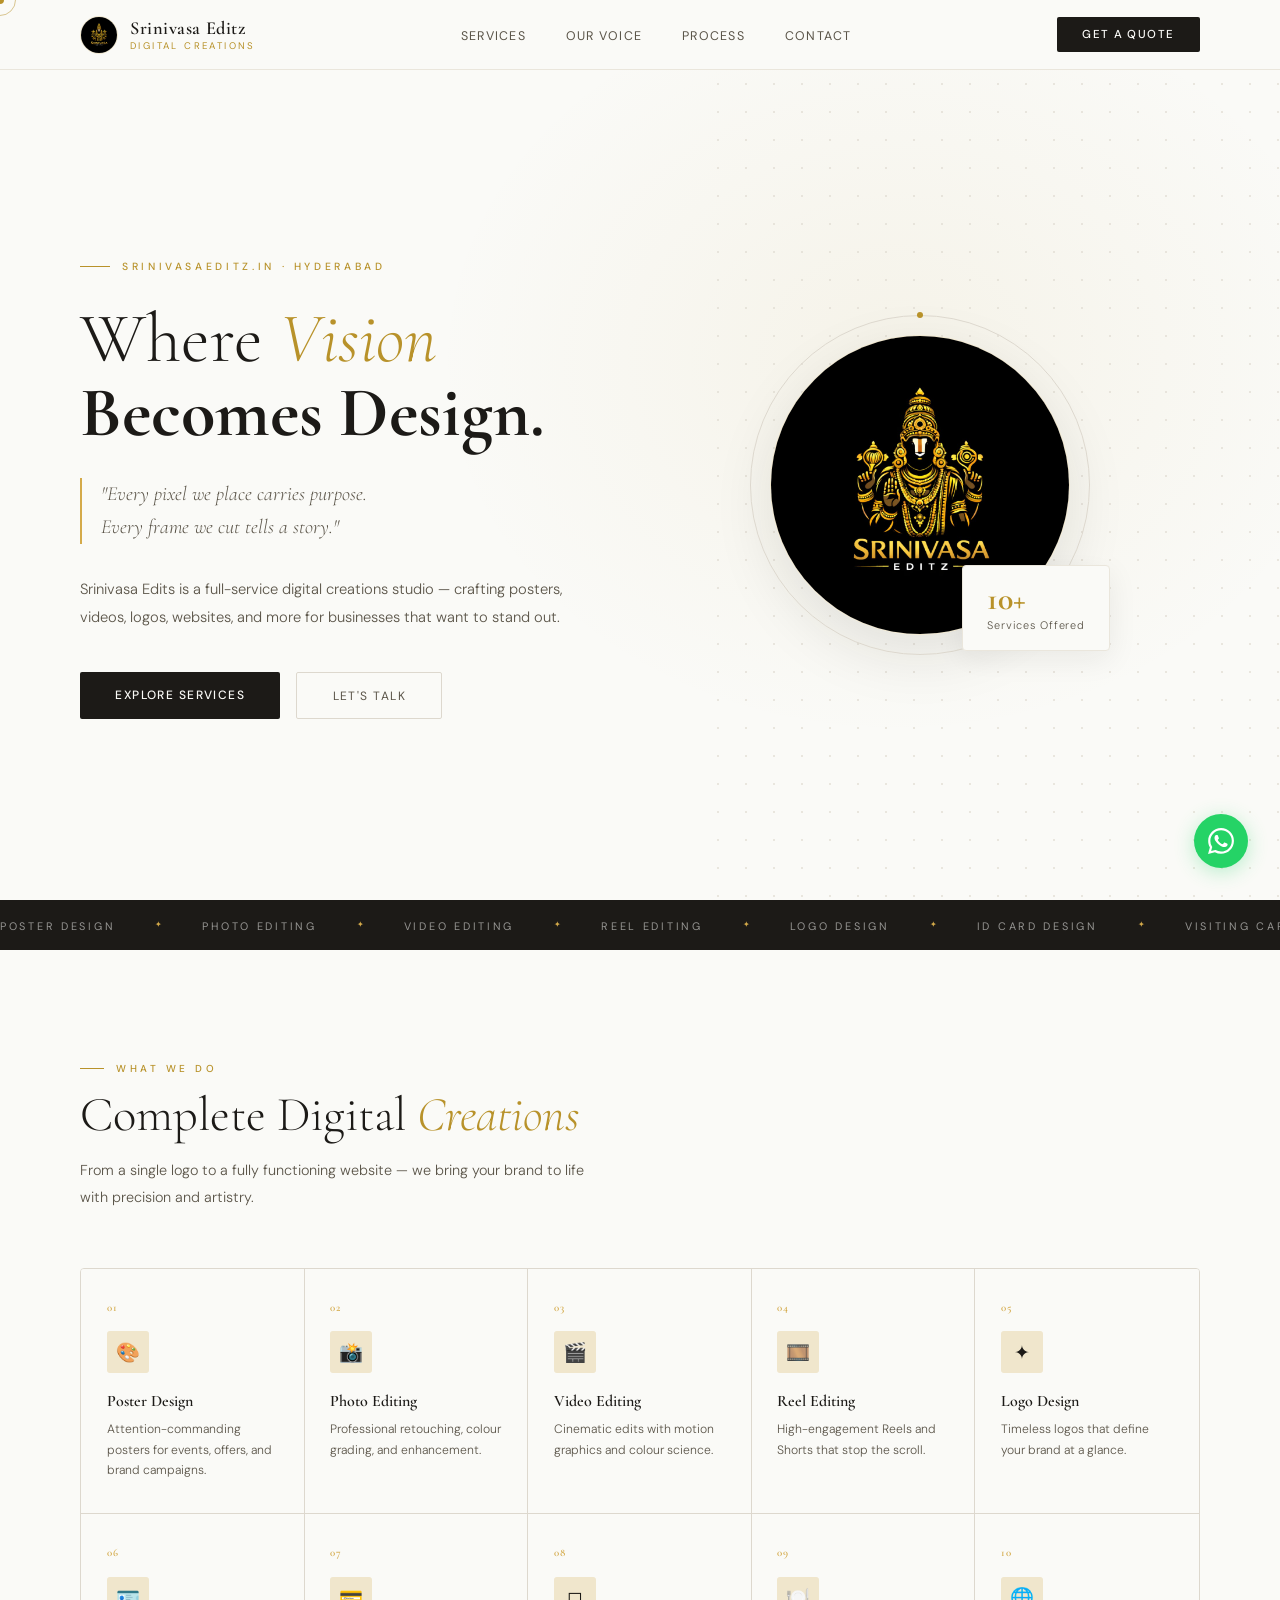
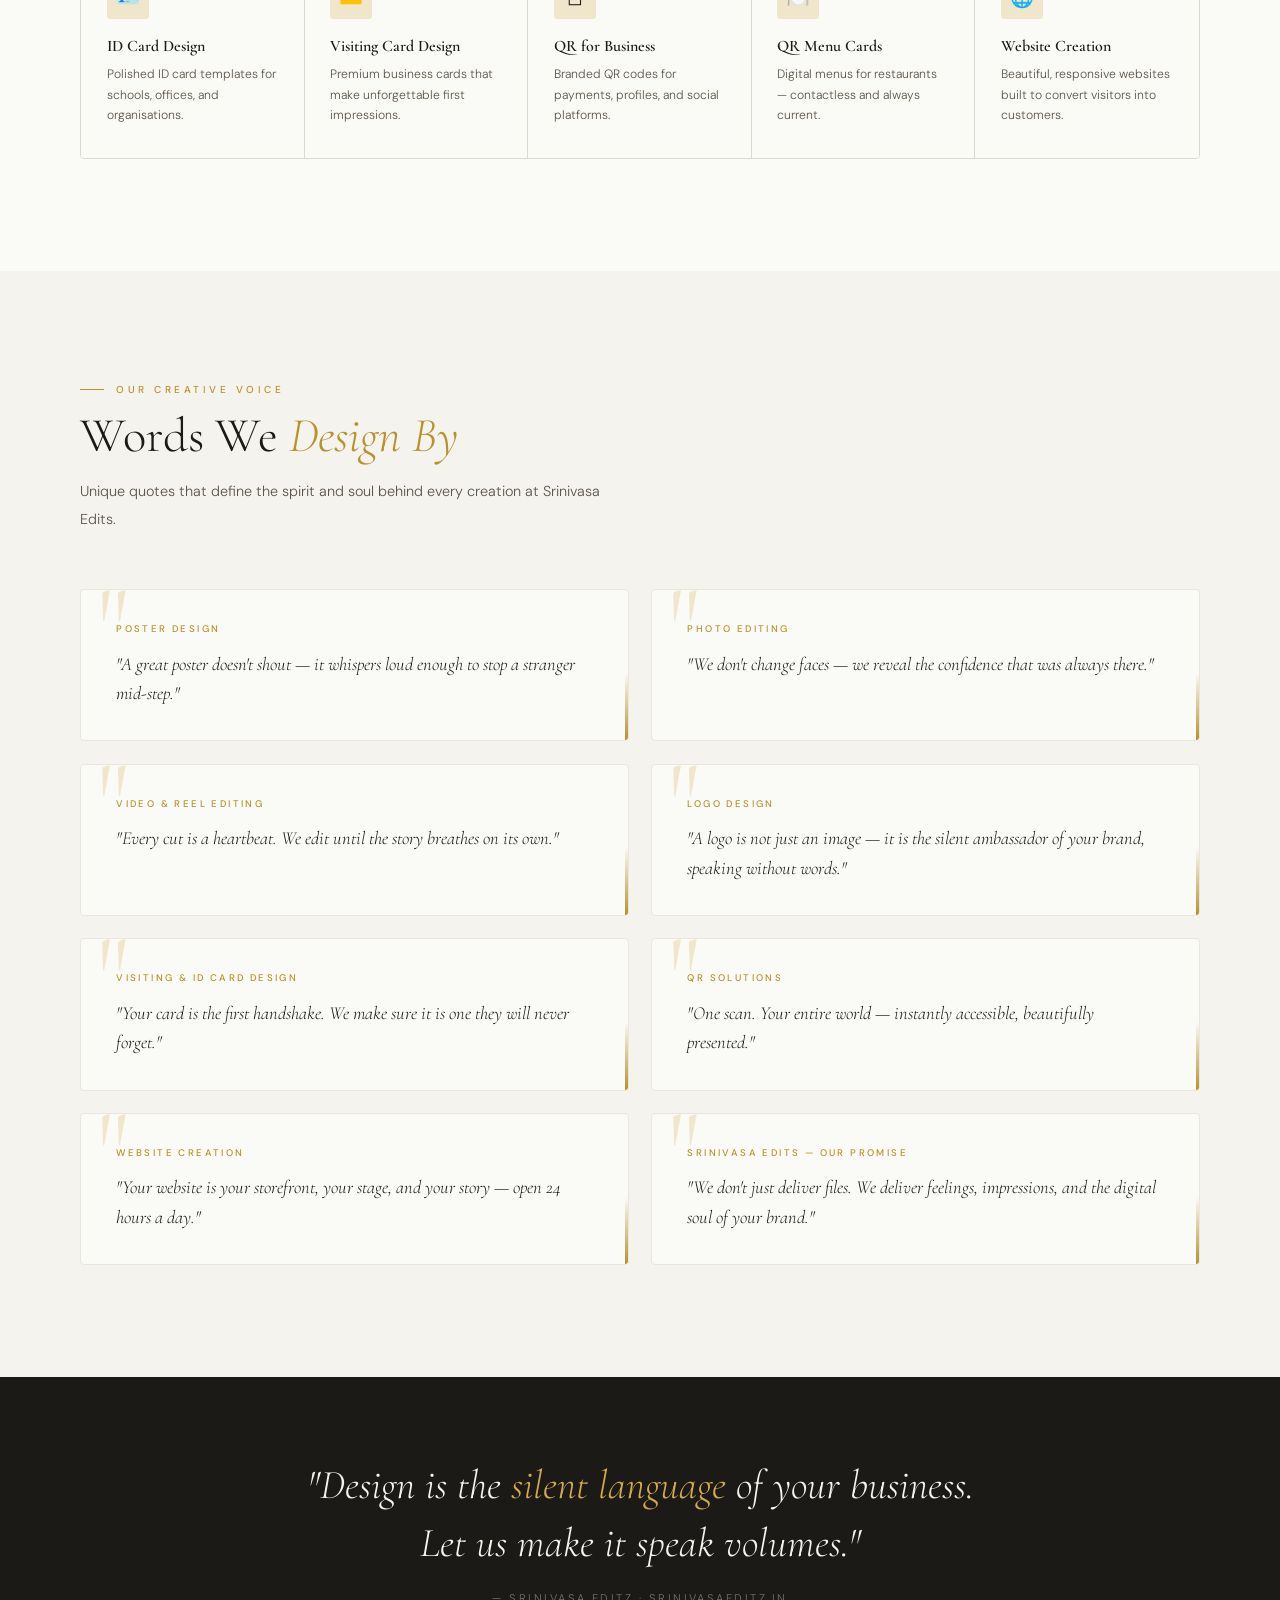
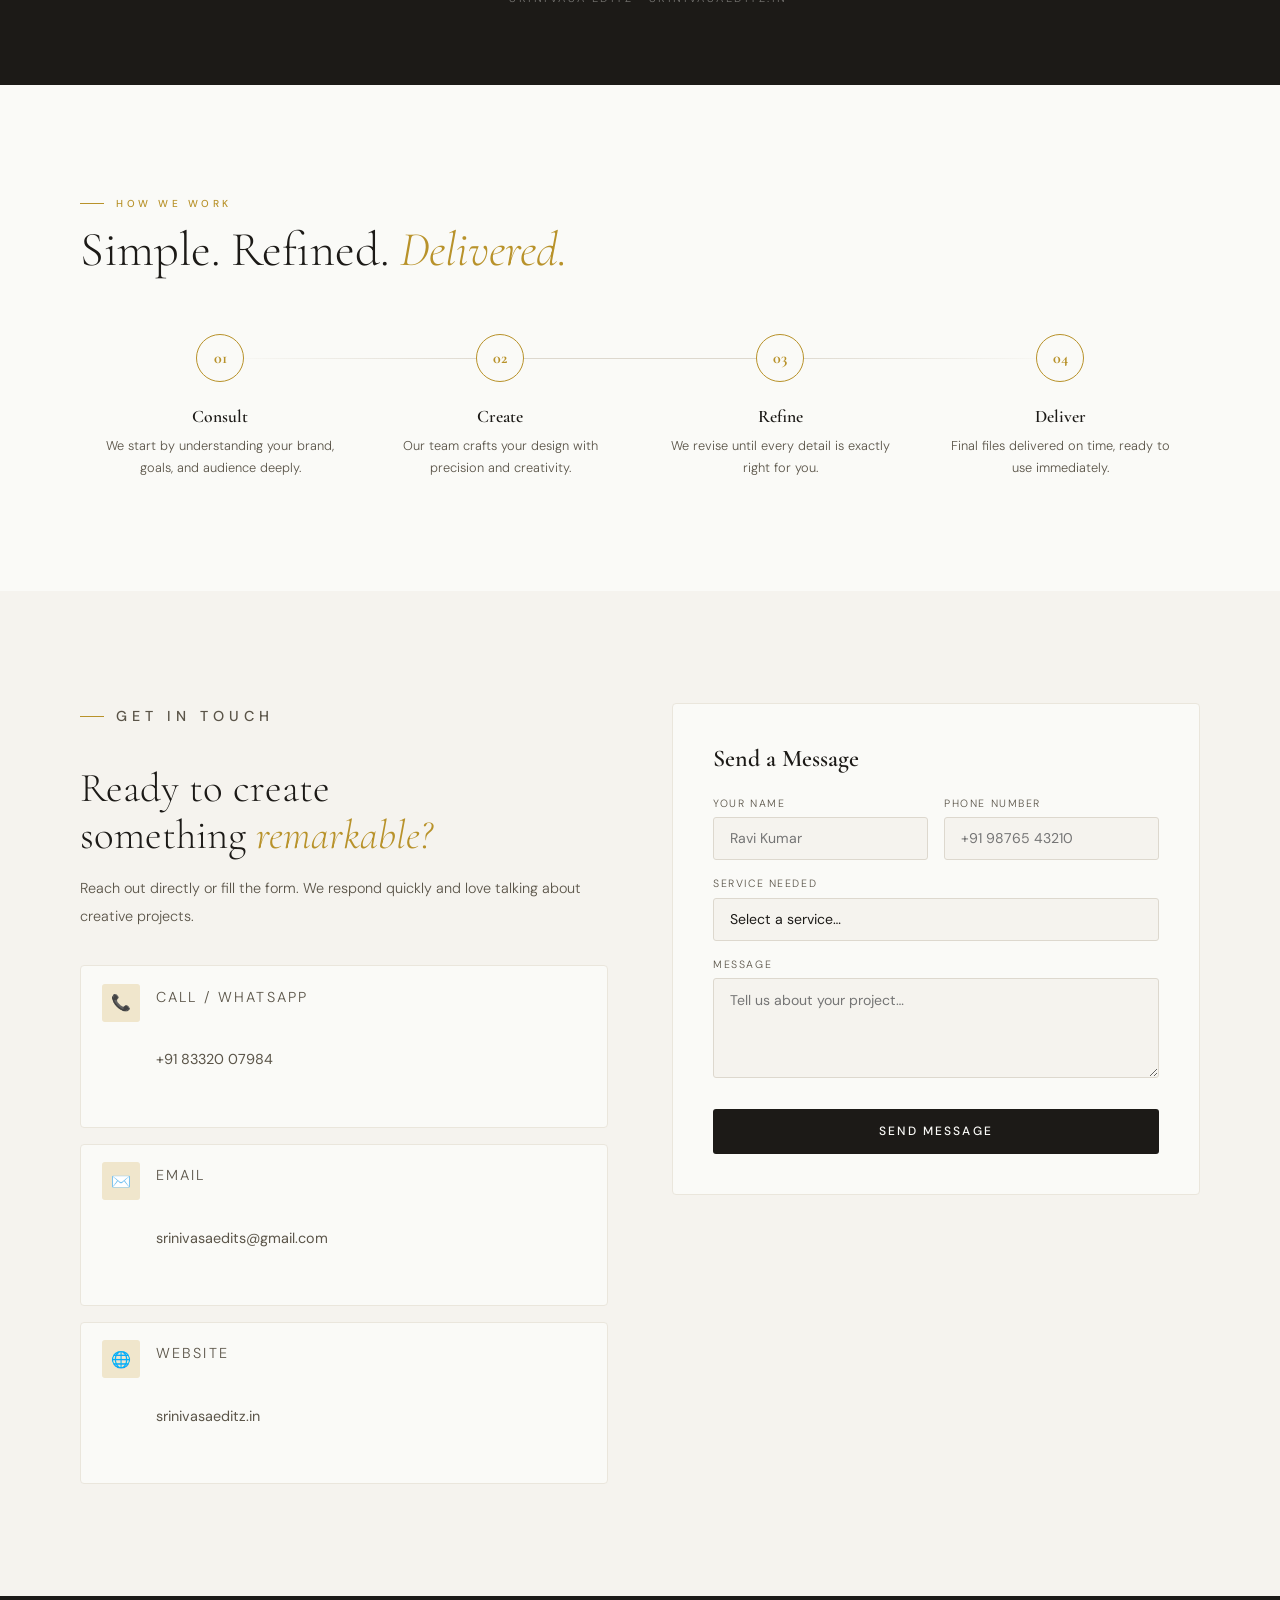
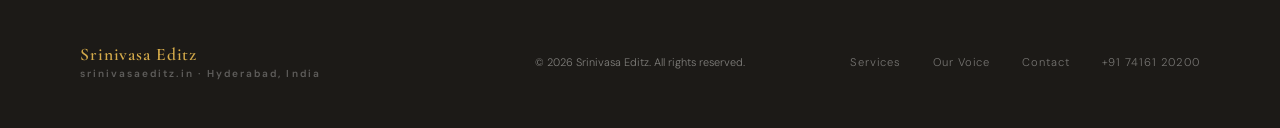
==== commit 4a975879: "Update index.html" ====
--- a/index.html
+++ b/index.html
@@ -249,7 +249,7 @@
           <div class="contact-item-icon">📞</div>
           <div>
             <p class="contact-item-label">Call / WhatsApp</p>
-            <p class="contact-item-val">+91 74161 20200</p>
+            <p class="contact-item-val">+91 83320 07984</p>
           </div>
         </a>
         <a class="contact-item" href="mailto:srinivasaedits@gmail.com">
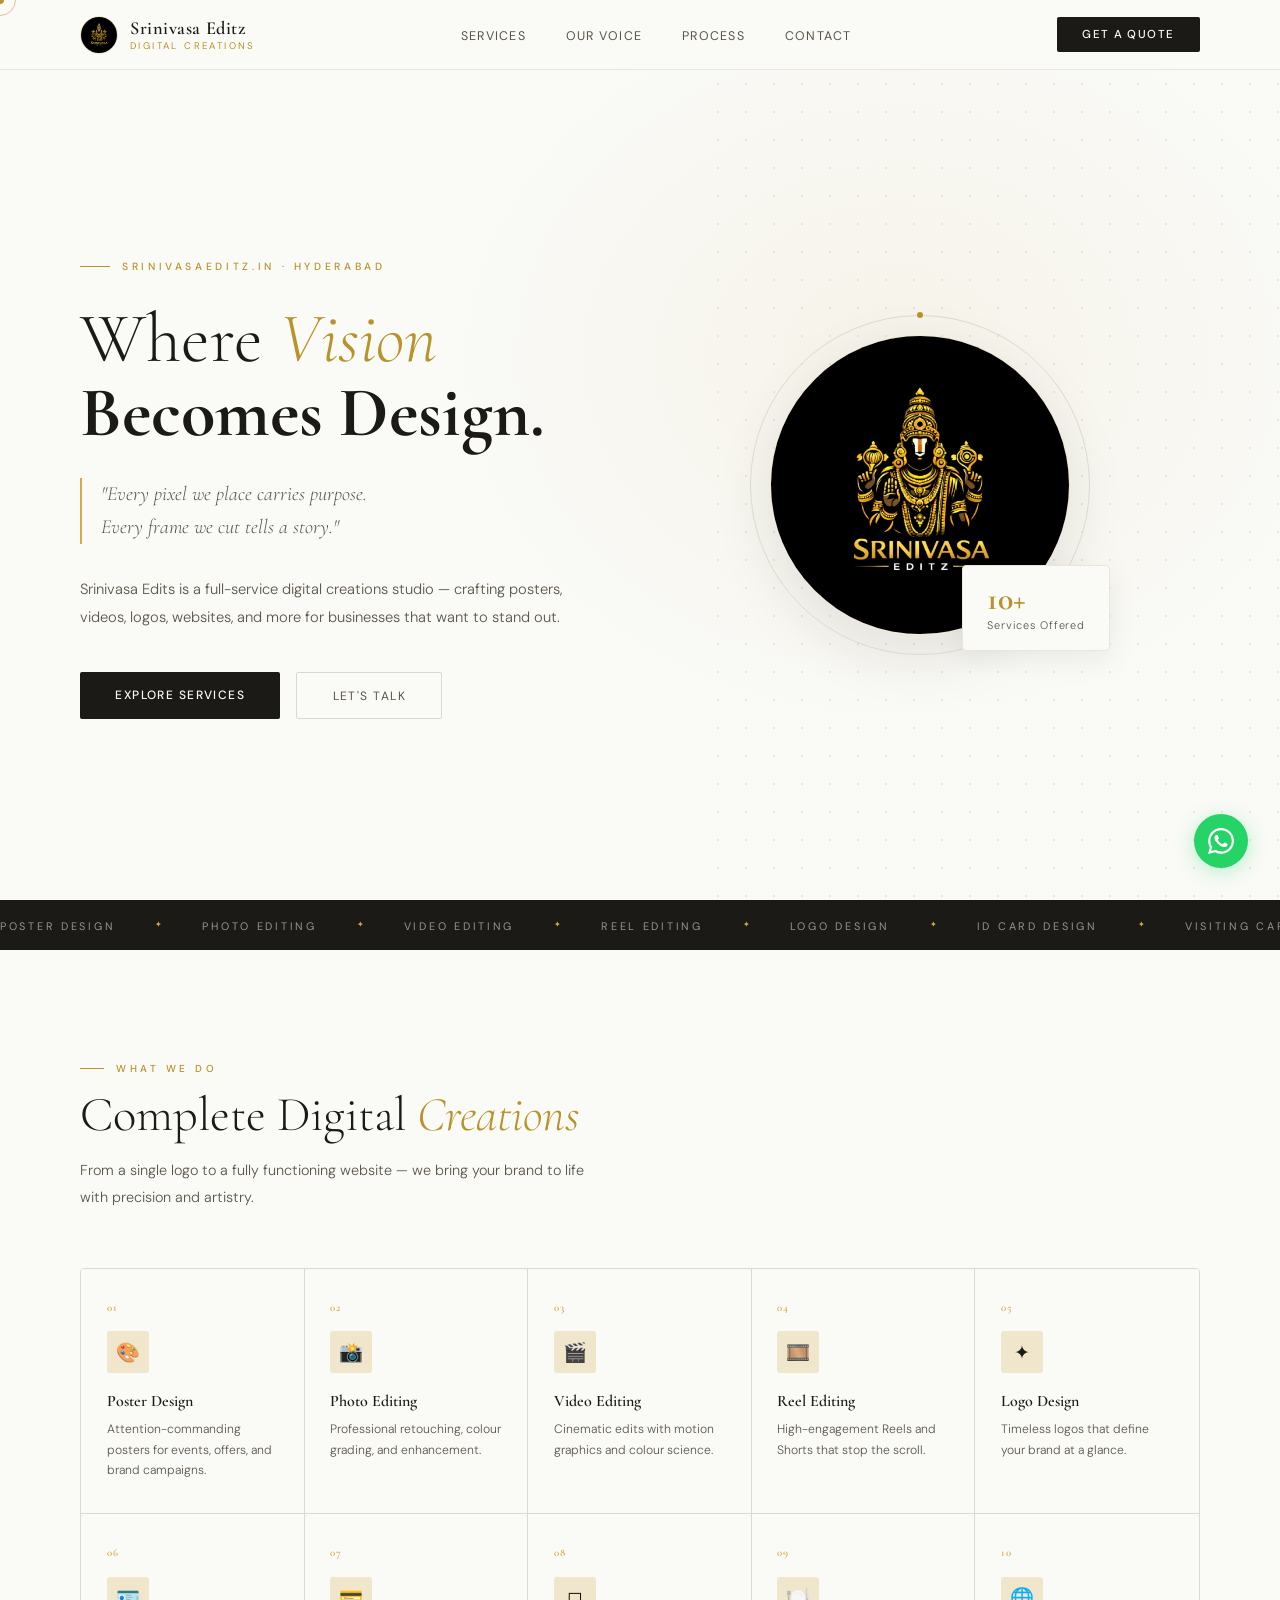
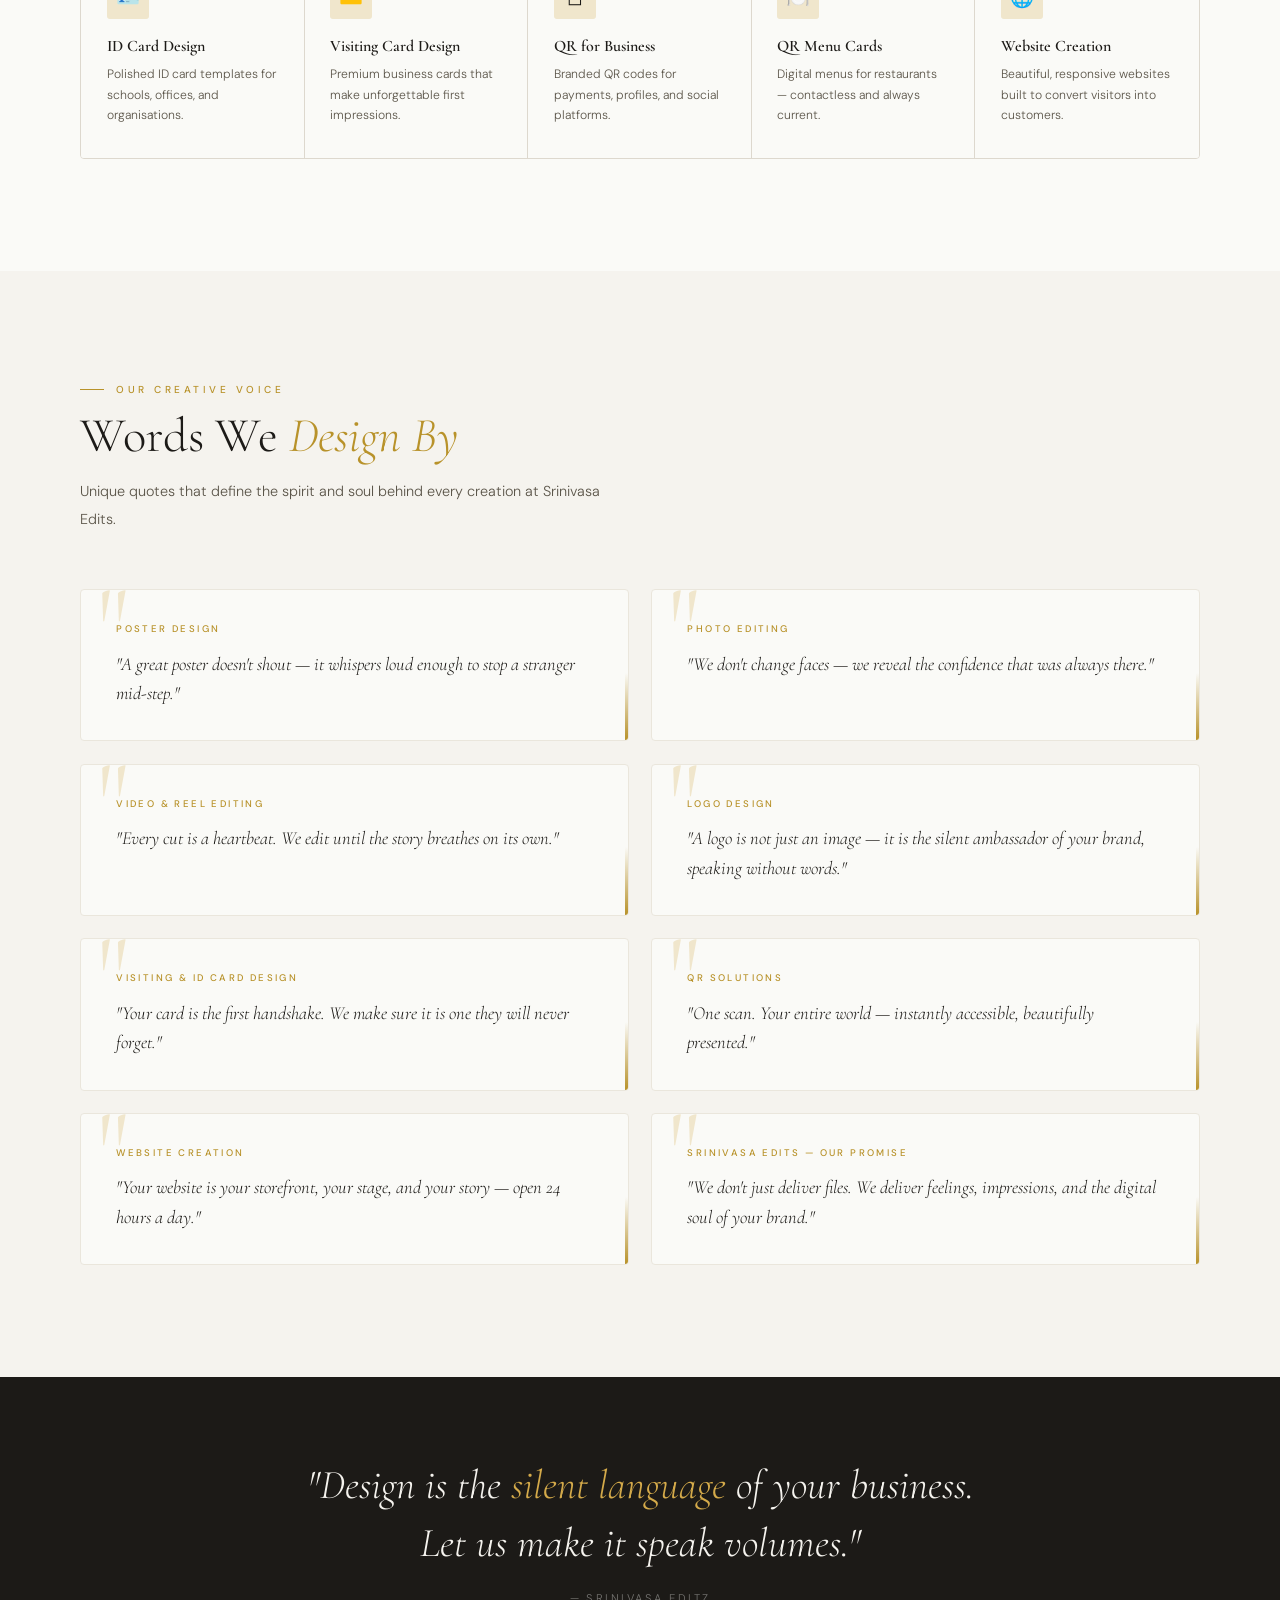
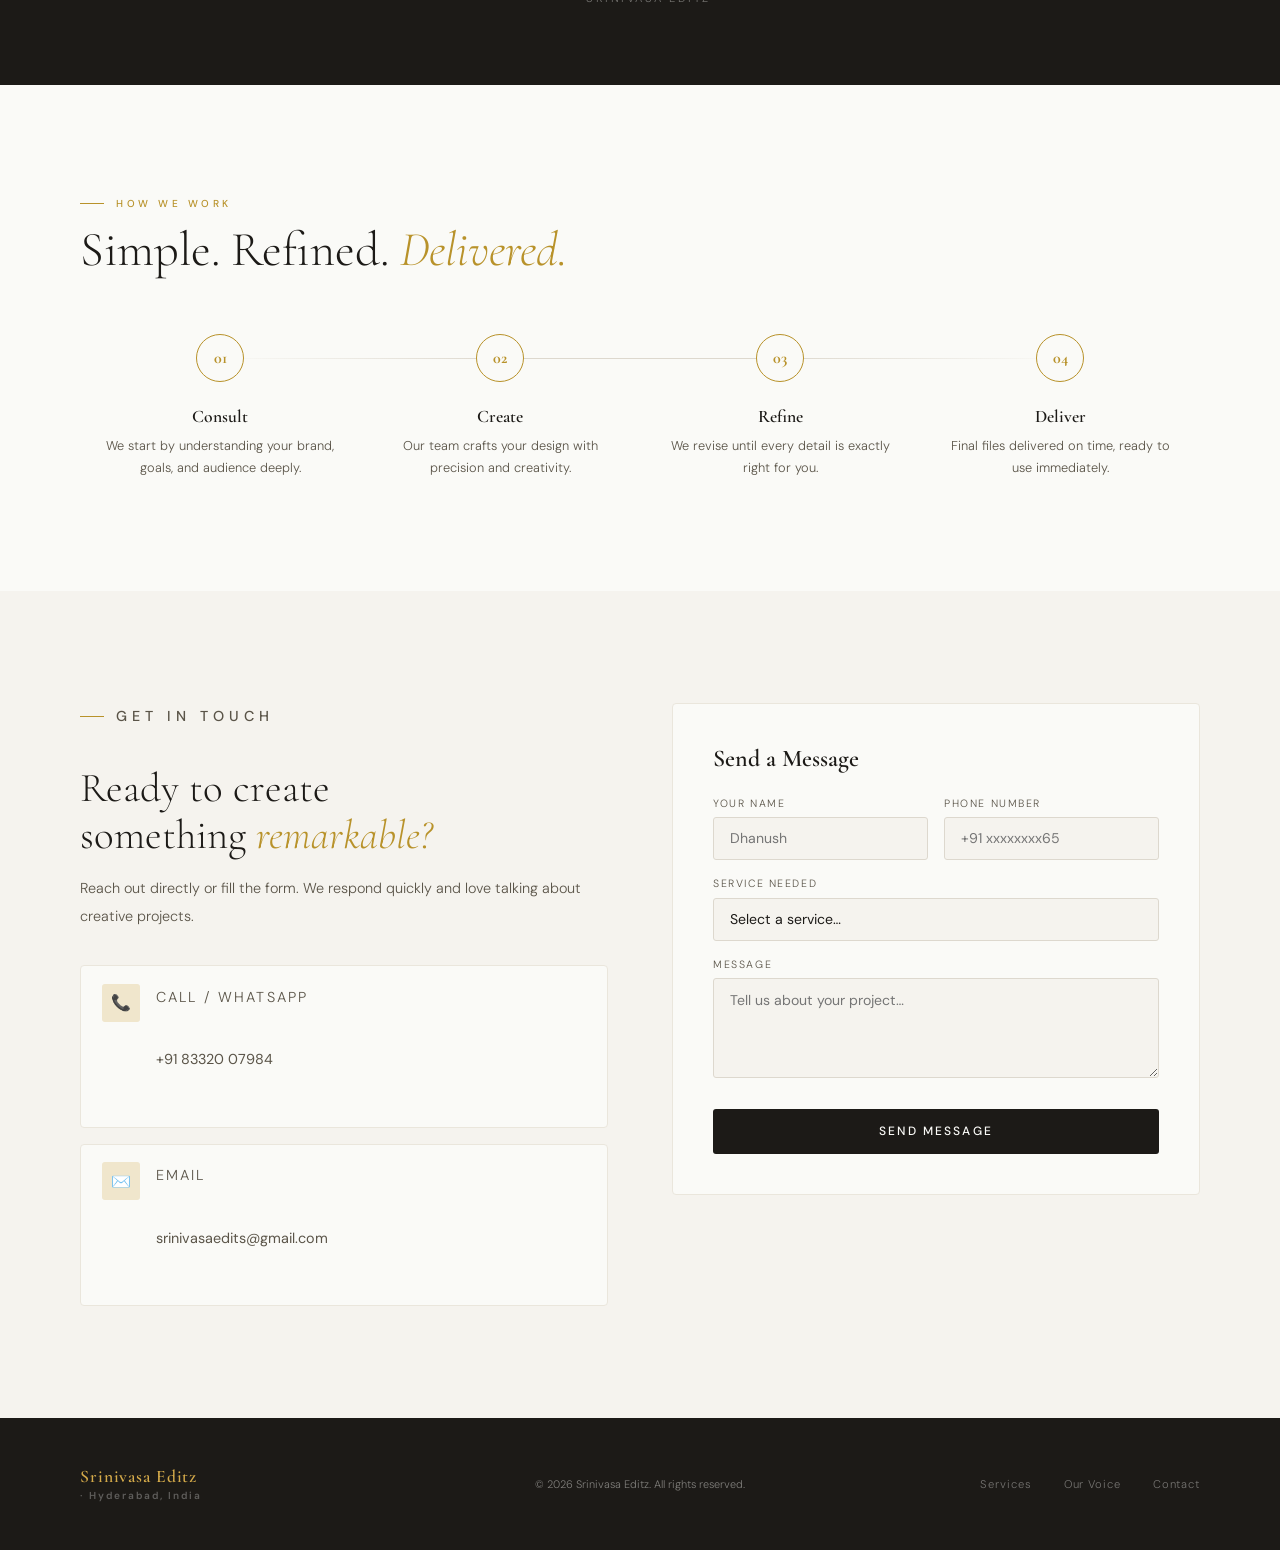
==== commit ba76f499: "Update index.html" ====
--- a/index.html
+++ b/index.html
@@ -206,7 +206,7 @@
 
 <div class="quote-banner reveal">
   <p class="quote-banner-text">"Design is the <span>silent language</span> of your business.<br>Let us make it speak volumes."</p>
-  <p class="quote-banner-attr">— Srinivasa Editz · srinivasaeditz.in</p>
+  <p class="quote-banner-attr">— Srinivasa Editz </p>
 </div>
 
 <section id="process">
@@ -259,13 +259,7 @@
             <p class="contact-item-val">srinivasaedits@gmail.com</p>
           </div>
         </a>
-        <a class="contact-item" href="#">
-          <div class="contact-item-icon">🌐</div>
-          <div>
-            <p class="contact-item-label">Website</p>
-            <p class="contact-item-val">srinivasaeditz.in</p>
-          </div>
-        </a>
+       
       </div>
     </div>
     <div class="contact-right reveal reveal-delay-1">
@@ -279,12 +273,12 @@
         <div class="form-row">
           <div class="form-group">
             <label>Your Name</label>
-            <input type="text" name="name" required placeholder="Ravi Kumar">
+            <input type="text" name="name" required placeholder="Dhanush ">
           </div>
 
           <div class="form-group">
             <label>Phone Number</label>
-            <input type="tel" name="phone" required placeholder="+91 98765 43210">
+            <input type="tel" name="phone" required placeholder="+91 xxxxxxxx65">
           </div>
         </div>
 
@@ -319,14 +313,14 @@
 <footer>
   <div class="footer-brand">
     Srinivasa Editz
-    <small>srinivasaeditz.in · Hyderabad, India</small>
+    <small>· Hyderabad, India</small>
   </div>
   <p class="footer-copy">&copy; 2026 Srinivasa Editz. All rights reserved.</p>
   <div class="footer-links">
     <a href="#services">Services</a>
     <a href="#creations">Our Voice</a>
     <a href="#contact">Contact</a>
-    <a href="tel:+917416120200">+91 74161 20200</a>
+  
   </div>
 </footer>
 
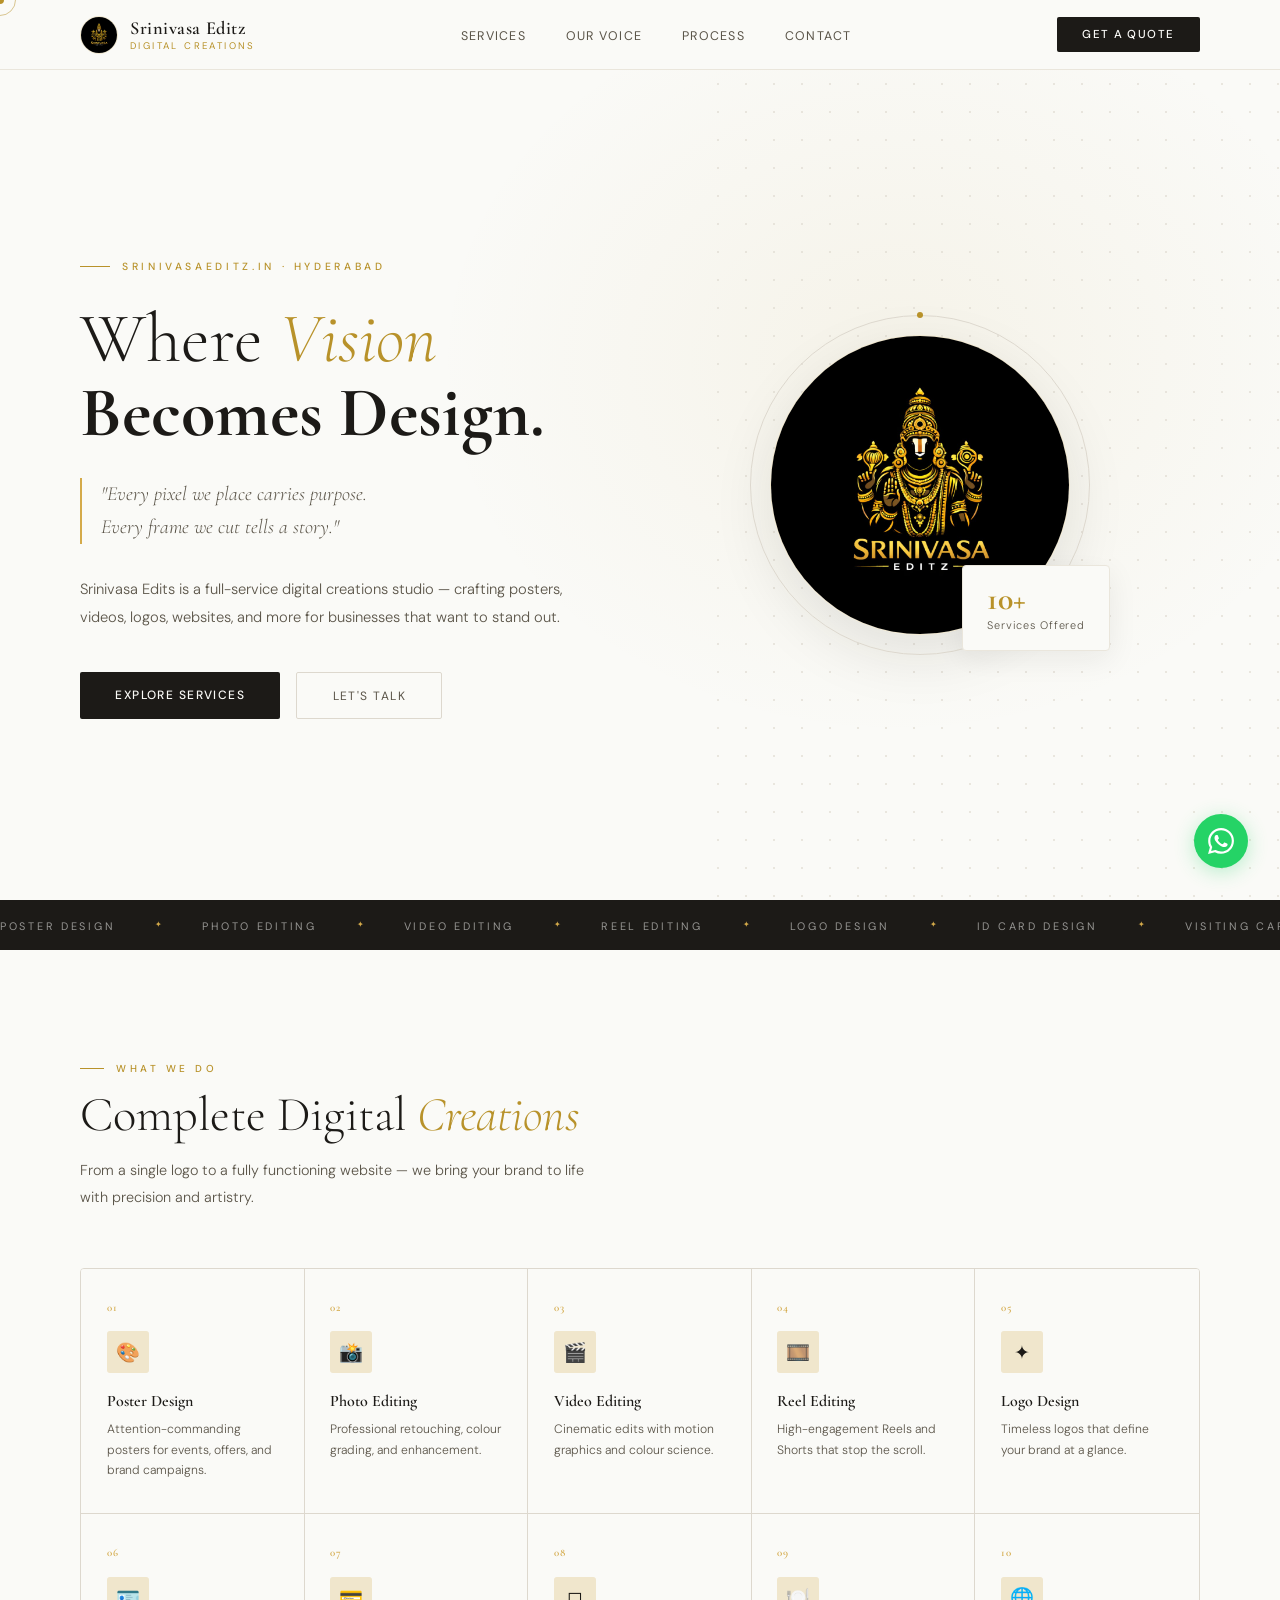
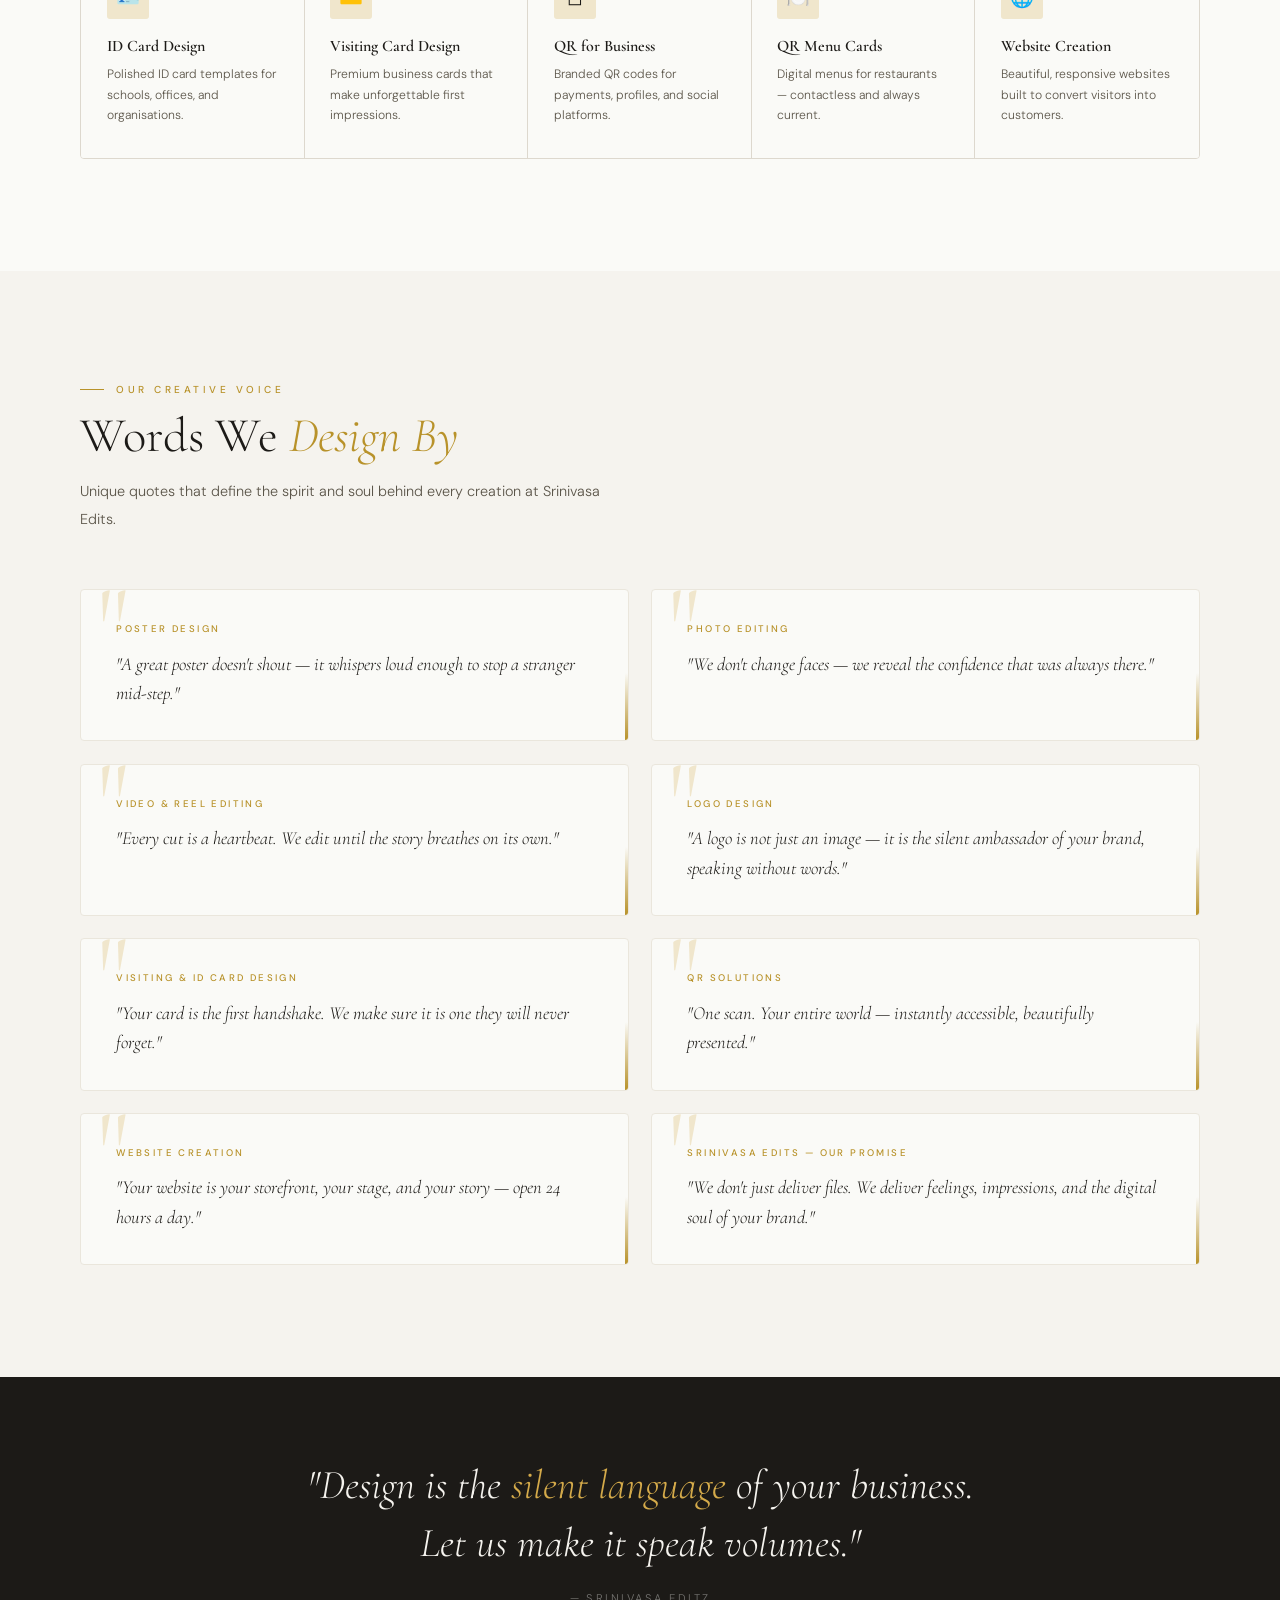
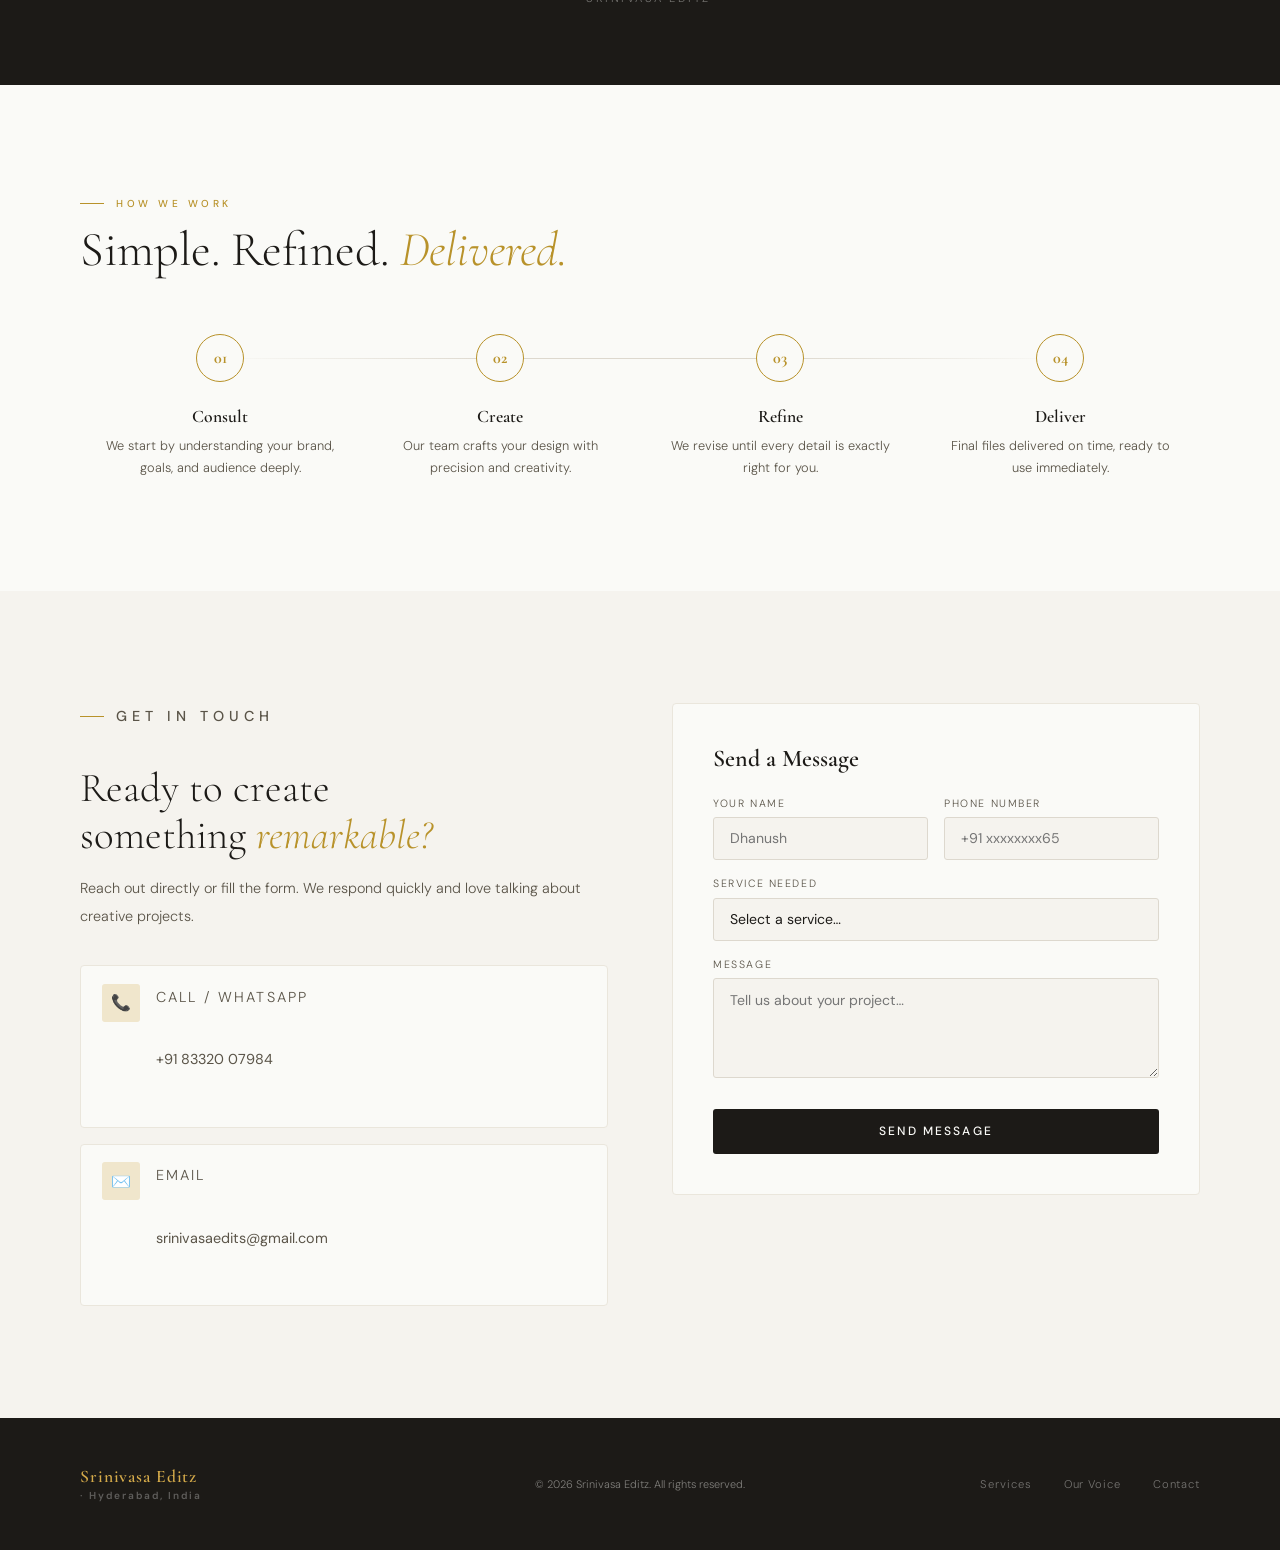
==== commit 0e262426: "Update index.html" ====
--- a/index.html
+++ b/index.html
@@ -324,7 +324,7 @@
   </div>
 </footer>
 
-<a class="wa-float" href="https://wa.me/917416120200?text=Hi%20Srinivasa%20Edits%2C%20I%27d%20like%20to%20discuss%20a%20project!" target="_blank" title="Chat on WhatsApp">
+<a class="wa-float" href="https://wa.me/qr/3ZDDAOJBI3VBJ1" target="_blank" title="Chat on WhatsApp">
   <svg viewBox="0 0 24 24"><path d="M17.472 14.382c-.297-.149-1.758-.867-2.03-.967-.273-.099-.471-.148-.67.15-.197.297-.767.966-.94 1.164-.173.199-.347.223-.644.075-.297-.15-1.255-.463-2.39-1.475-.883-.788-1.48-1.761-1.653-2.059-.173-.297-.018-.458.13-.606.134-.133.298-.347.446-.52.149-.174.198-.298.298-.497.099-.198.05-.371-.025-.52-.075-.149-.669-1.612-.916-2.207-.242-.579-.487-.5-.669-.51-.173-.008-.371-.01-.57-.01-.198 0-.52.074-.792.372-.272.297-1.04 1.016-1.04 2.479 0 1.462 1.065 2.875 1.213 3.074.149.198 2.096 3.2 5.077 4.487.709.306 1.262.489 1.694.625.712.227 1.36.195 1.871.118.571-.085 1.758-.719 2.006-1.413.248-.694.248-1.289.173-1.413-.074-.124-.272-.198-.57-.347m-5.421 7.403h-.004a9.87 9.87 0 01-5.031-1.378l-.361-.214-3.741.982.998-3.648-.235-.374a9.86 9.86 0 01-1.51-5.26c.001-5.45 4.436-9.884 9.888-9.884 2.64 0 5.122 1.03 6.988 2.898a9.825 9.825 0 012.893 6.994c-.003 5.45-4.437 9.884-9.885 9.884m8.413-18.297A11.815 11.815 0 0012.05 0C5.495 0 .16 5.335.157 11.892c0 2.096.547 4.142 1.588 5.945L.057 24l6.305-1.654a11.882 11.882 0 005.683 1.448h.005c6.554 0 11.89-5.335 11.893-11.893a11.821 11.821 0 00-3.48-8.413z"/></svg>
 </a>
 
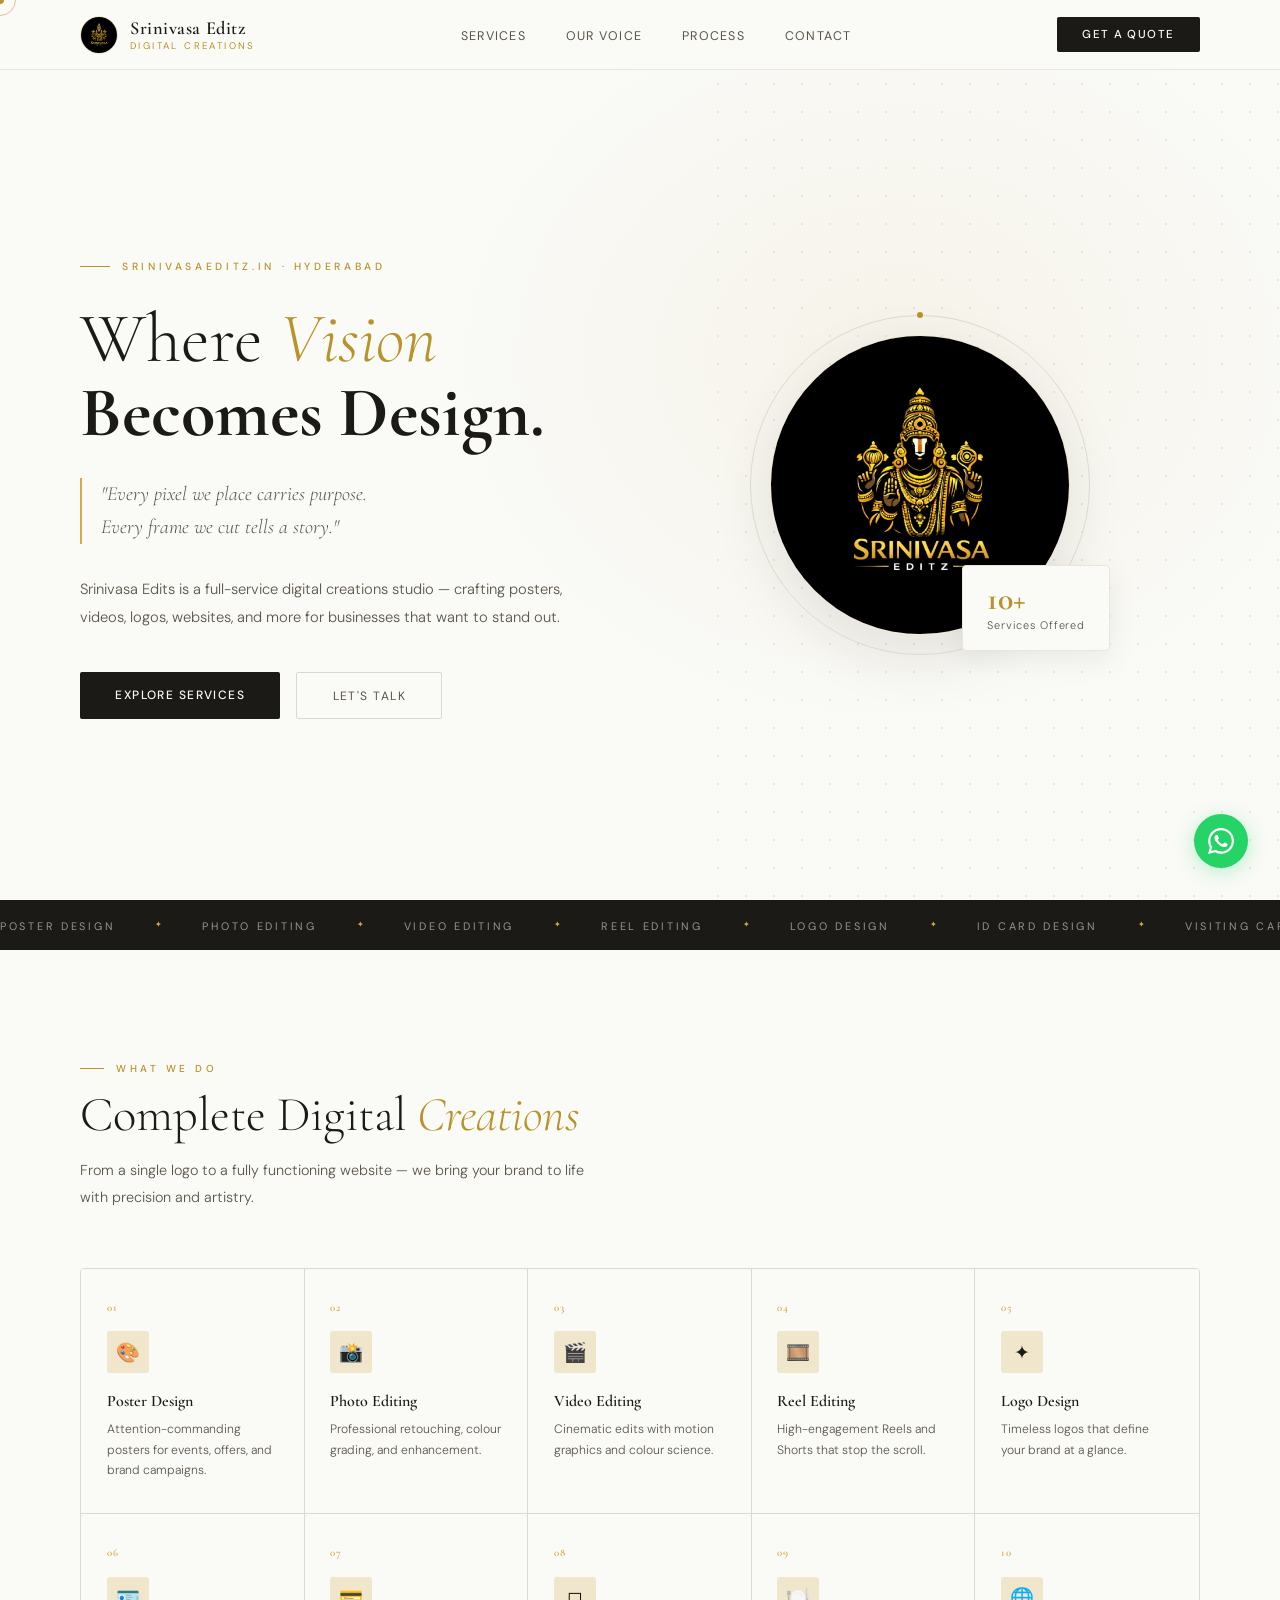
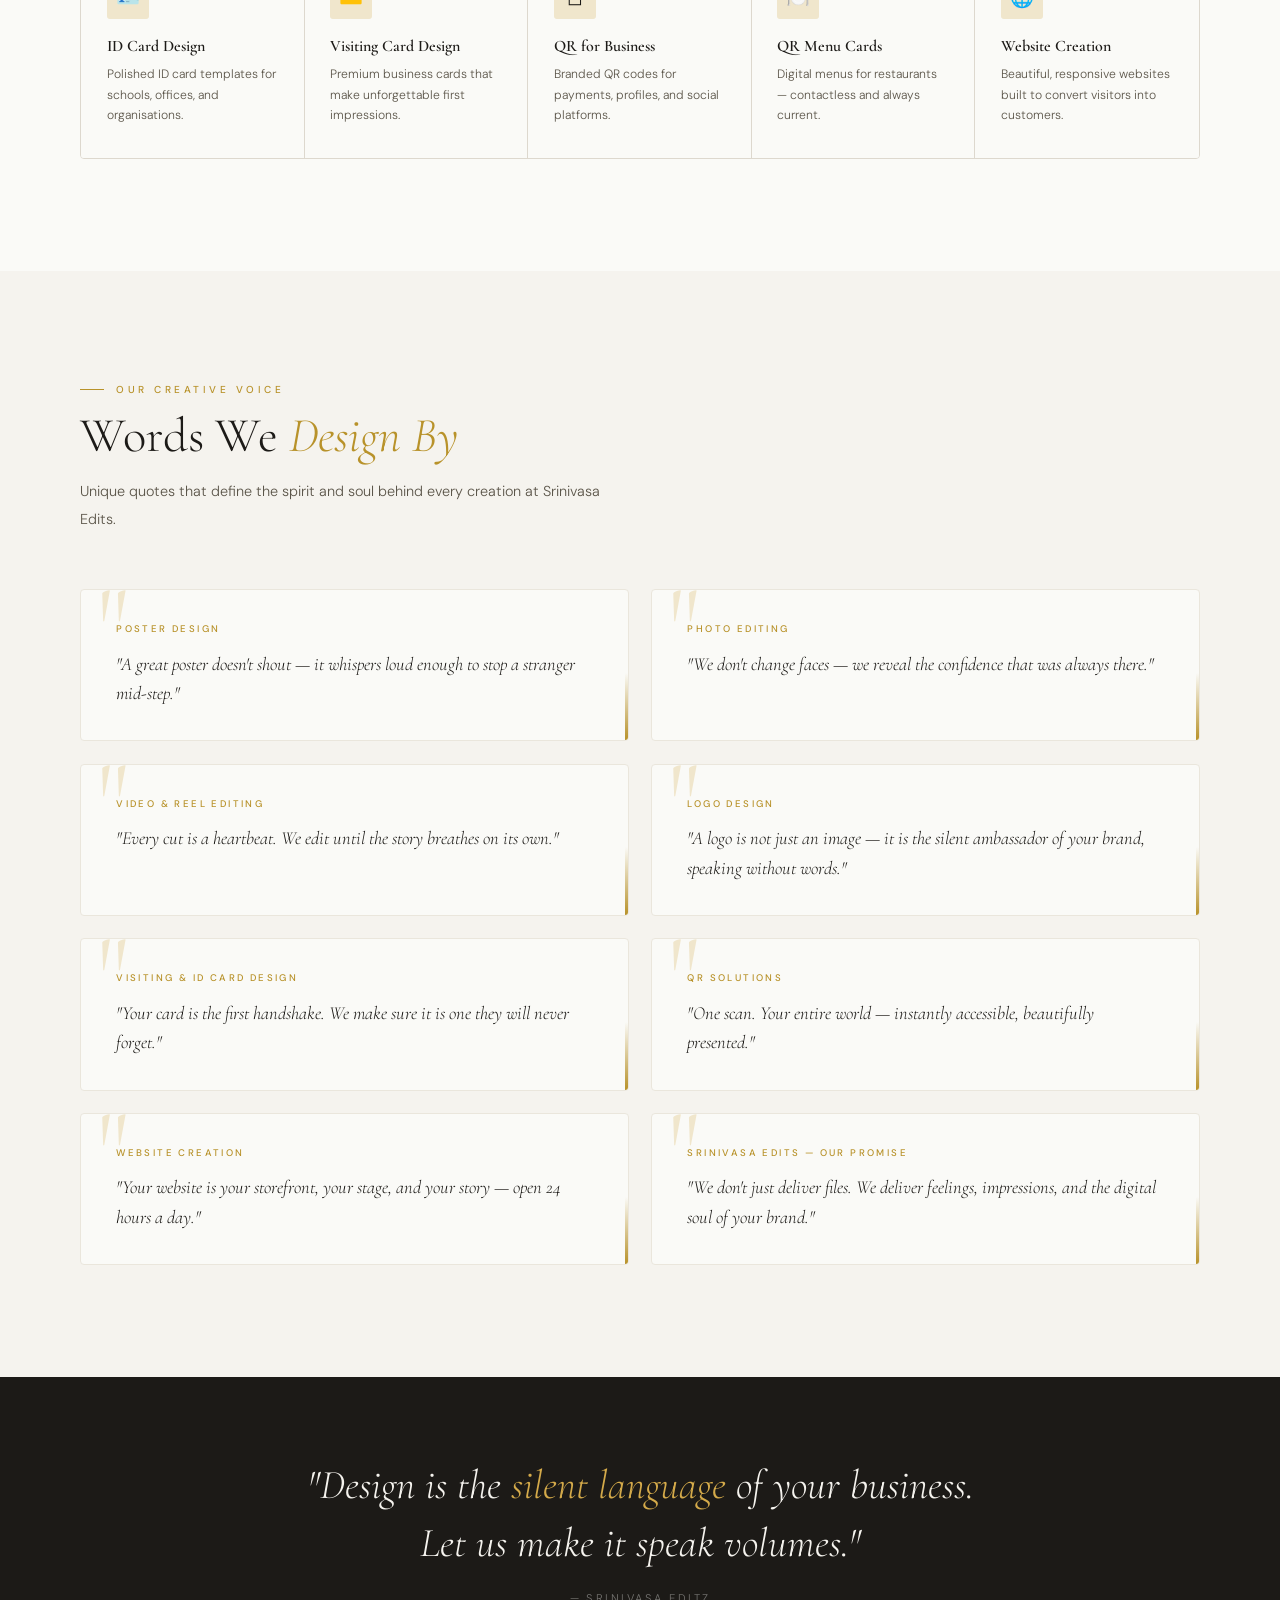
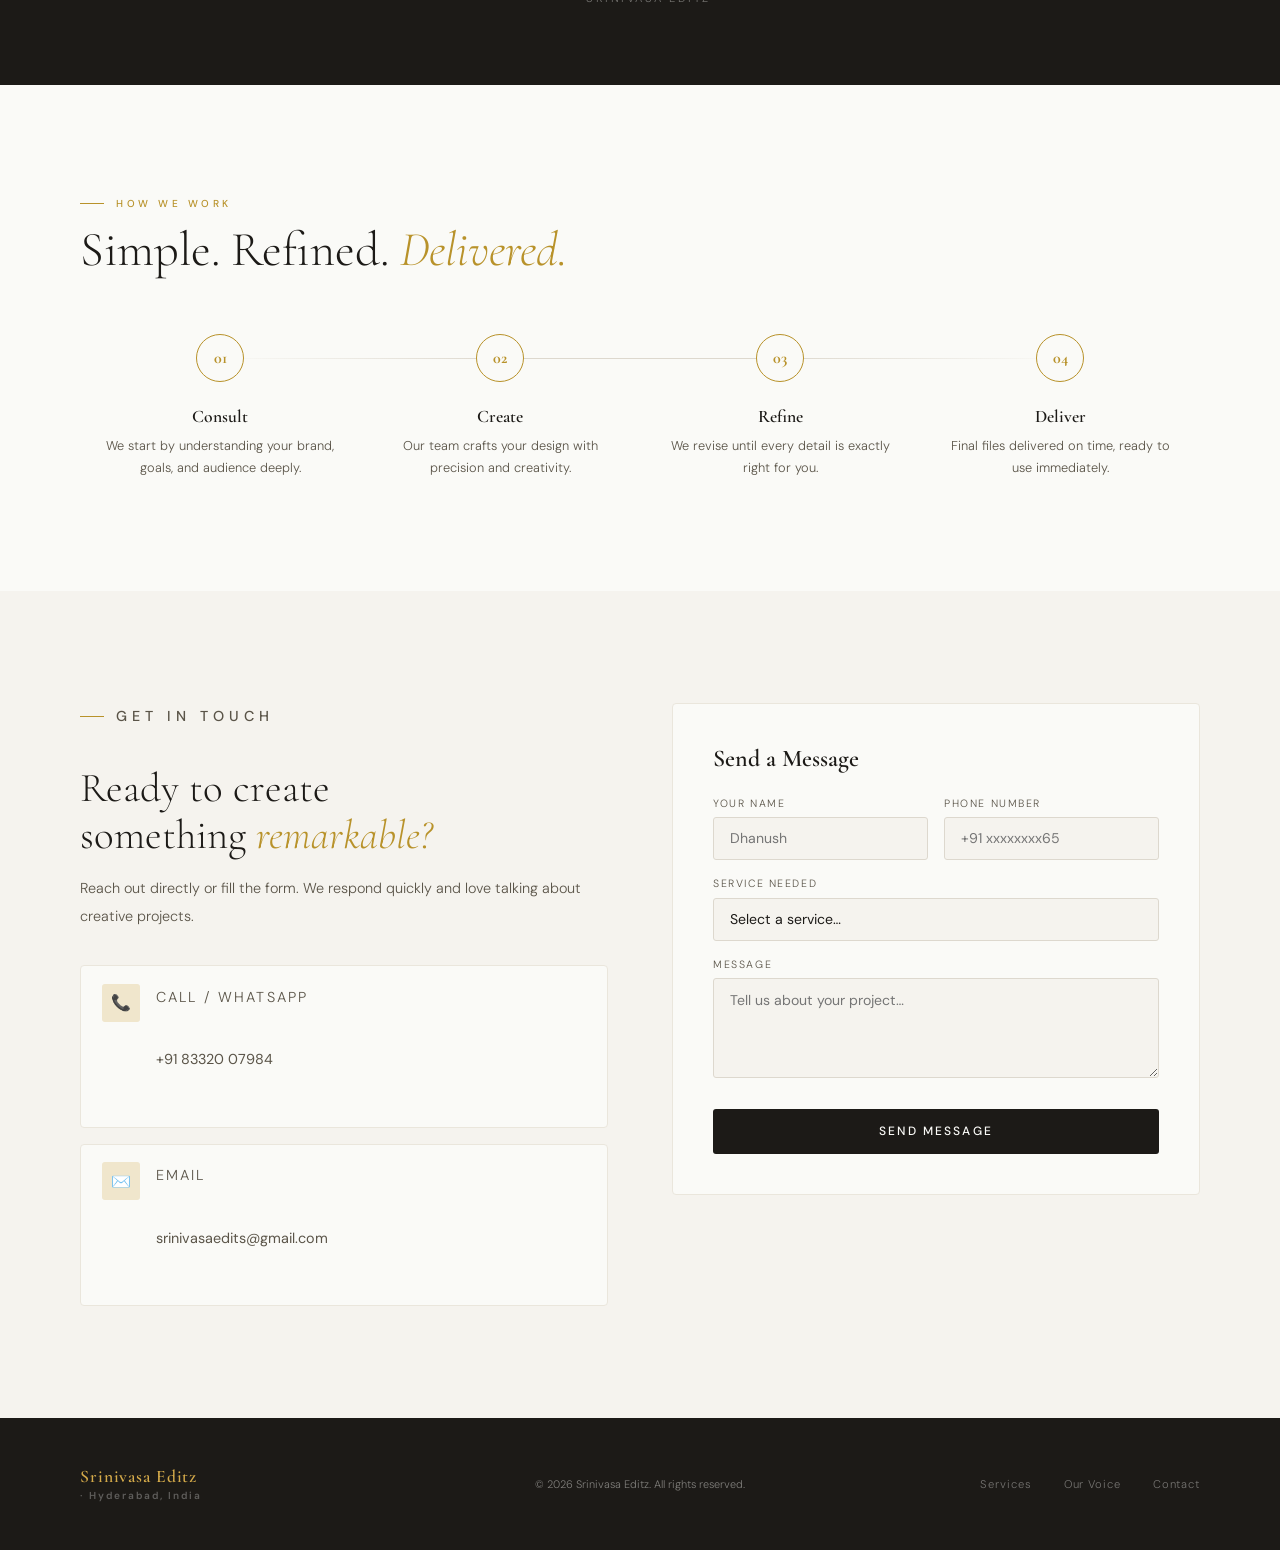
==== commit cebbc650: "Update index.html" ====
--- a/index.html
+++ b/index.html
@@ -324,7 +324,7 @@
   </div>
 </footer>
 
-<a class="wa-float" href="https://wa.me/qr/3ZDDAOJBI3VBJ1" target="_blank" title="Chat on WhatsApp">
+<a class="wa-float" href="https://wa.me/8332007984?text=Hi%20Srinivasa%20Edits%2C%20I%27d%20like%20to%20discuss%20a%20project!">
   <svg viewBox="0 0 24 24"><path d="M17.472 14.382c-.297-.149-1.758-.867-2.03-.967-.273-.099-.471-.148-.67.15-.197.297-.767.966-.94 1.164-.173.199-.347.223-.644.075-.297-.15-1.255-.463-2.39-1.475-.883-.788-1.48-1.761-1.653-2.059-.173-.297-.018-.458.13-.606.134-.133.298-.347.446-.52.149-.174.198-.298.298-.497.099-.198.05-.371-.025-.52-.075-.149-.669-1.612-.916-2.207-.242-.579-.487-.5-.669-.51-.173-.008-.371-.01-.57-.01-.198 0-.52.074-.792.372-.272.297-1.04 1.016-1.04 2.479 0 1.462 1.065 2.875 1.213 3.074.149.198 2.096 3.2 5.077 4.487.709.306 1.262.489 1.694.625.712.227 1.36.195 1.871.118.571-.085 1.758-.719 2.006-1.413.248-.694.248-1.289.173-1.413-.074-.124-.272-.198-.57-.347m-5.421 7.403h-.004a9.87 9.87 0 01-5.031-1.378l-.361-.214-3.741.982.998-3.648-.235-.374a9.86 9.86 0 01-1.51-5.26c.001-5.45 4.436-9.884 9.888-9.884 2.64 0 5.122 1.03 6.988 2.898a9.825 9.825 0 012.893 6.994c-.003 5.45-4.437 9.884-9.885 9.884m8.413-18.297A11.815 11.815 0 0012.05 0C5.495 0 .16 5.335.157 11.892c0 2.096.547 4.142 1.588 5.945L.057 24l6.305-1.654a11.882 11.882 0 005.683 1.448h.005c6.554 0 11.89-5.335 11.893-11.893a11.821 11.821 0 00-3.48-8.413z"/></svg>
 </a>
 
